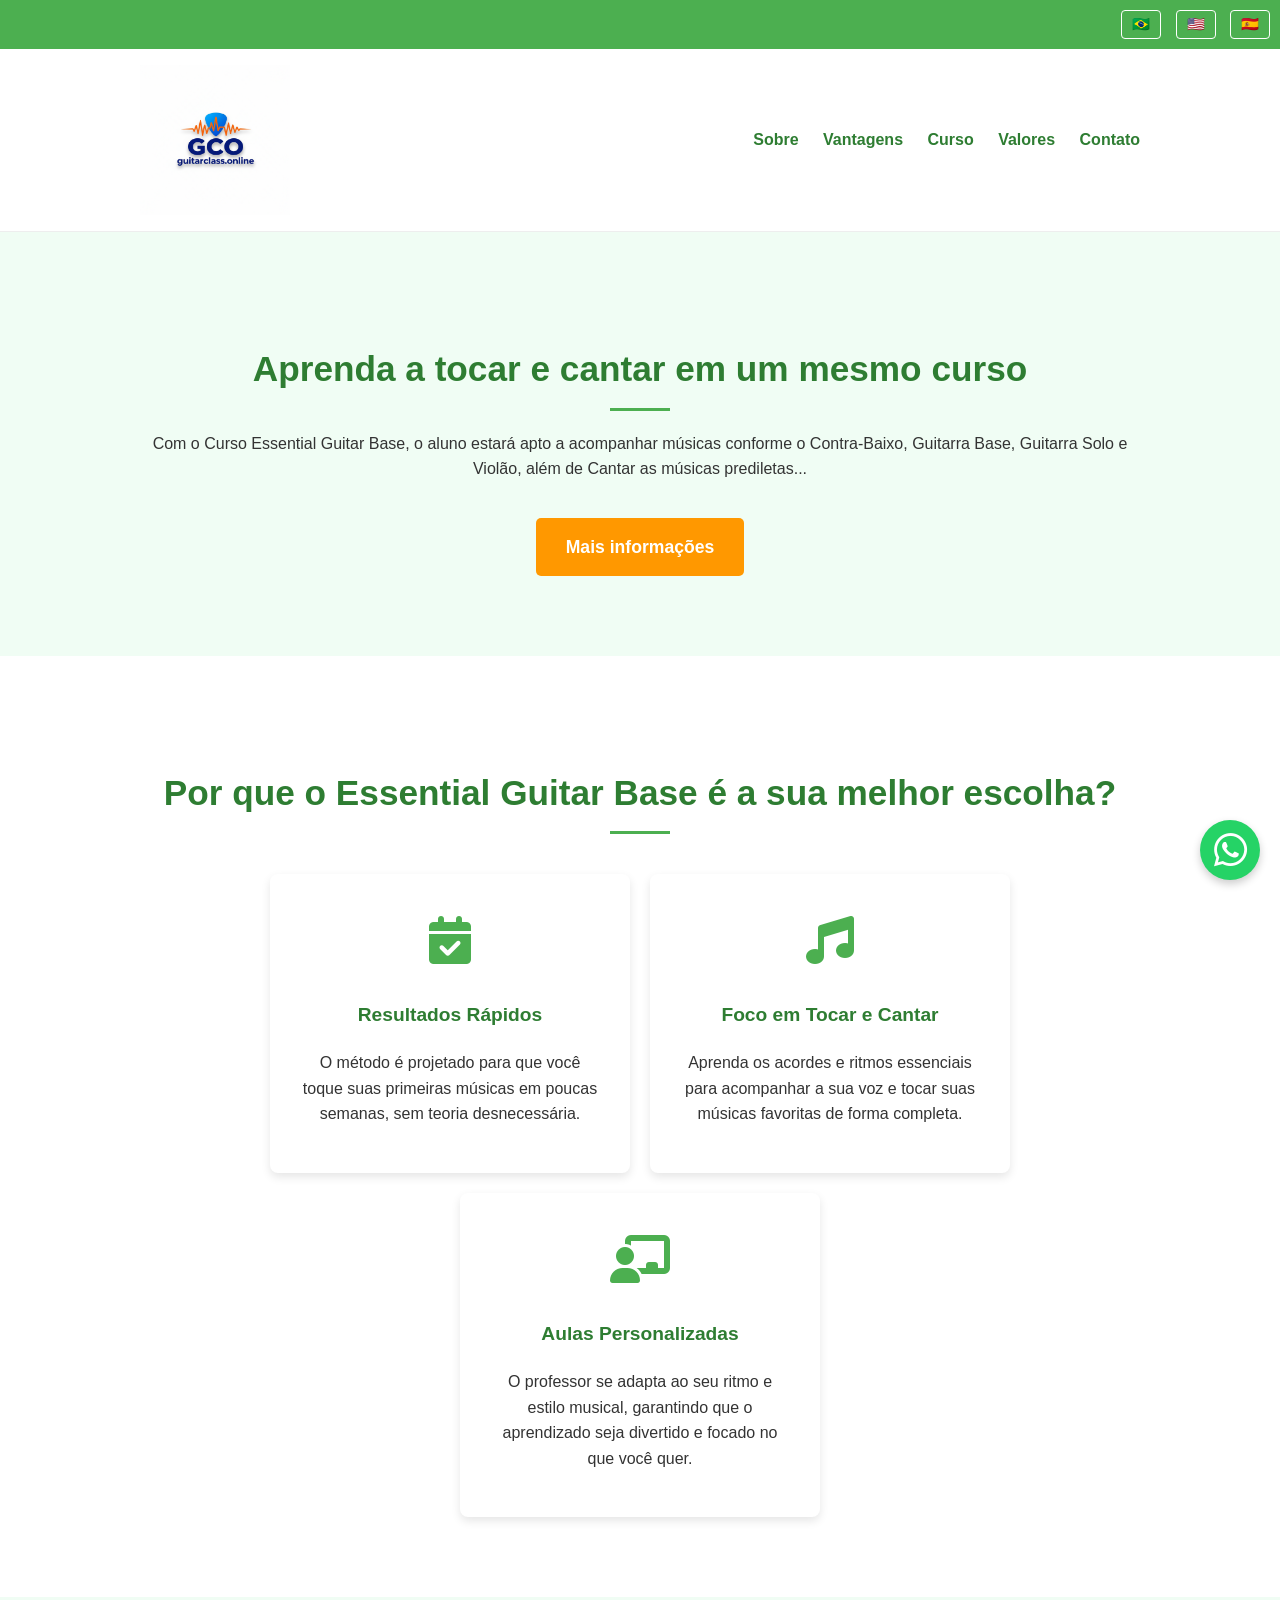
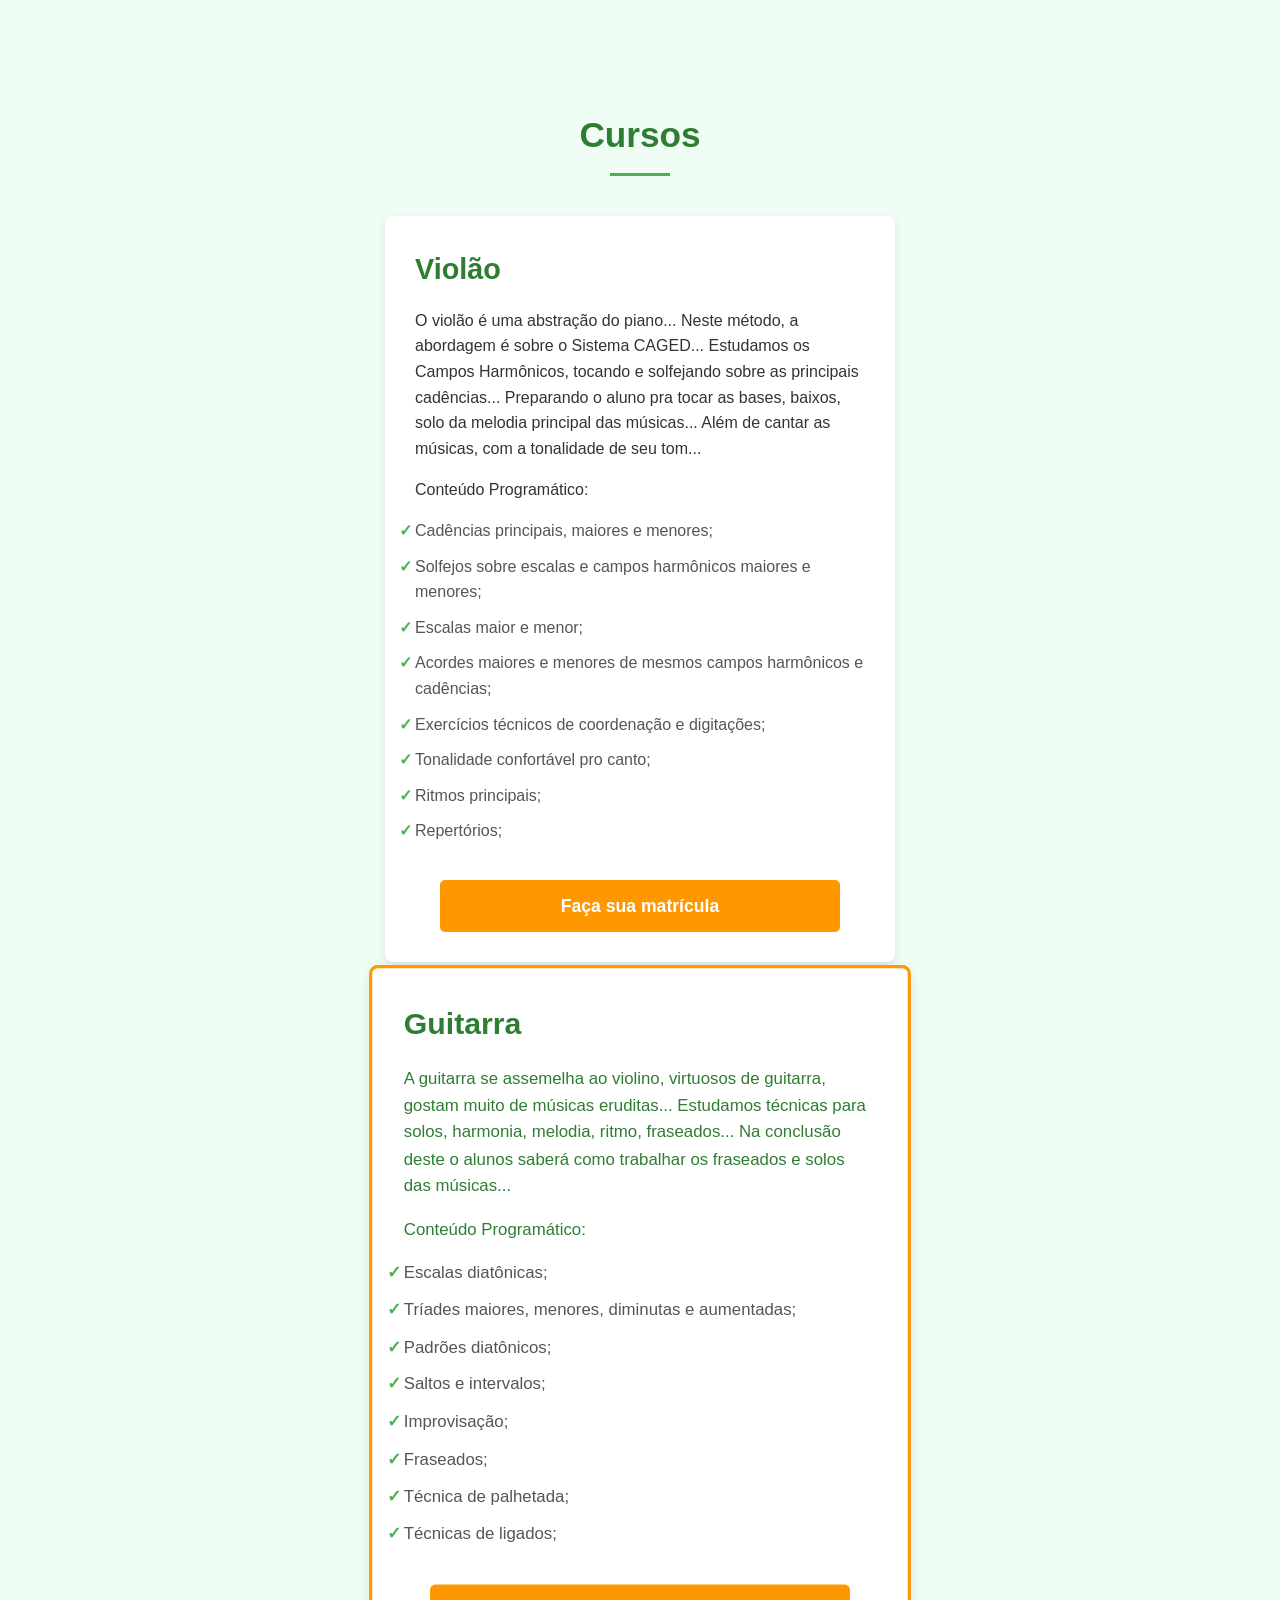
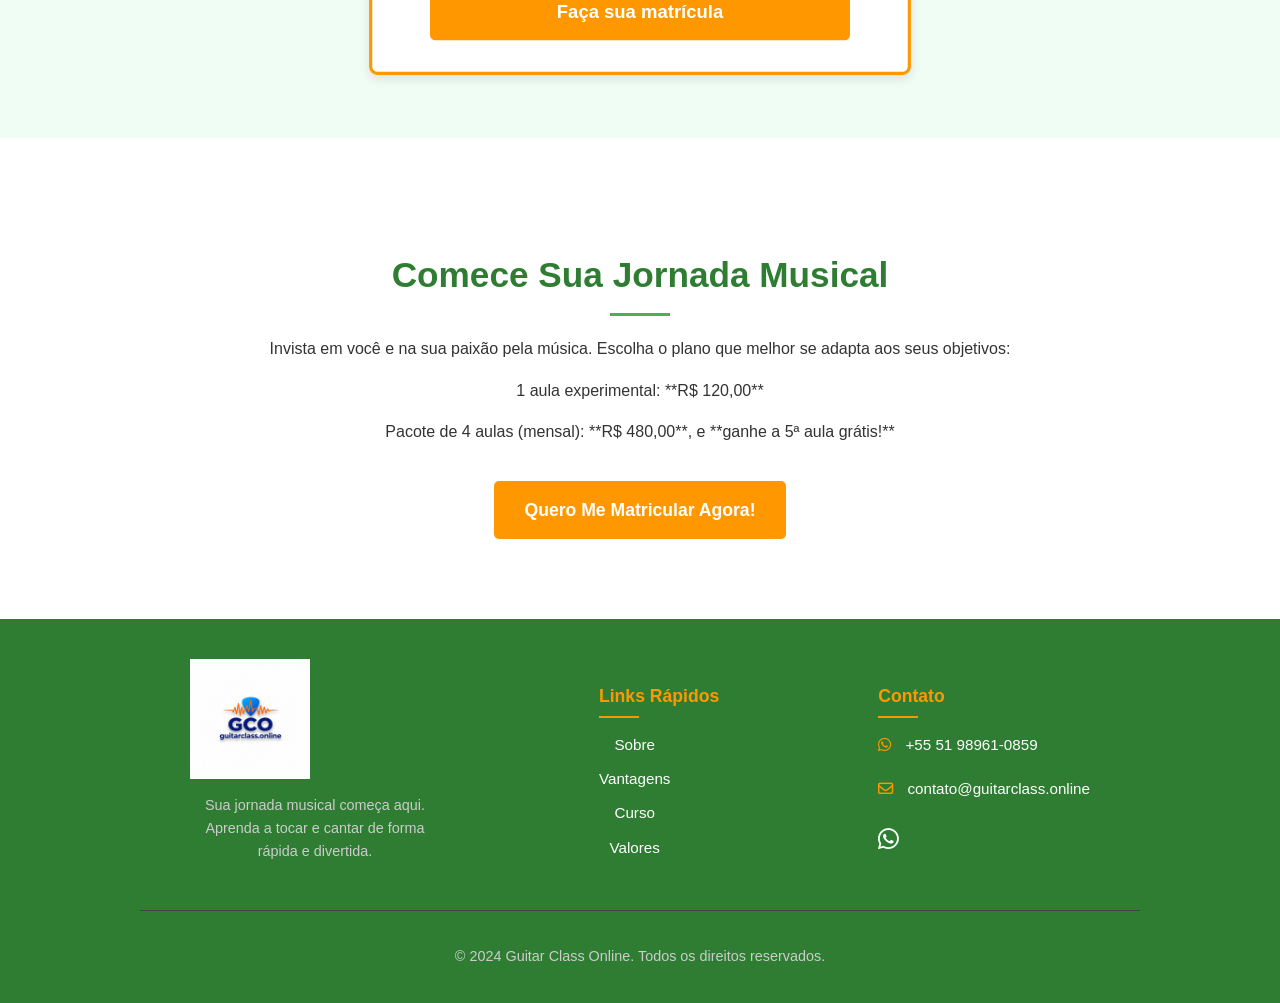
==== index.html @ 5f521c32 "_" ====
<!DOCTYPE html>
<html lang="pt">
<head>
    <meta charset="UTF-8">
    <meta name="viewport" content="width=device-width, initial-scale=1.0">
    <title>Guitar Class Online - Aprenda a Tocar e Cantar</title>

    <link rel="icon" href="favicon.ico" type="image/x-icon">
    <link rel="shortcut icon" href="favicon.png" type="image/png">
    <link rel="stylesheet" href="style.css">
    <link rel="stylesheet" href="https://cdnjs.cloudflare.com/ajax/libs/font-awesome/6.4.0/css/all.min.css">
</head>
<body>

    <div class="language-switcher">
        <button onclick="changeLanguage('pt')">🇧🇷</button>
        <button onclick="changeLanguage('en')">🇺🇸</button>
        <button onclick="changeLanguage('es')">🇪🇸</button>
    </div>

    <header class="main-header">
        <div class="container" style="display: flex; justify-content: space-between; align-items: center; width: 100%;">
            <a href="#"><img src="logo.png" alt="Logotipo Guitar Class Online" class="logo"></a>
            <button class="menu-toggle" id="menu-toggle" aria-label="Toggle navigation">
                <i class="fas fa-bars"></i>
            </button>
            <nav id="main-nav">
                <button class="menu-close" id="menu-close" aria-label="Close navigation">
                    <i class="fas fa-times"></i>
                </button>
                <a href="#about" class="nav-link" data-lang-key="nav_about">Sobre</a>
                <a href="#usp" class="nav-link" data-lang-key="nav_usp">Vantagens</a>
                <a href="#courses" class="nav-link" data-lang-key="nav_courses">Curso</a>
                <a href="#pricing" class="nav-link" data-lang-key="nav_pricing">Valores</a>
                <a href="#contact" class="nav-link" data-lang-key="nav_contact">Contato</a>
            </nav>
        </div>
    </header>

    <section id="about">
        <div class="container">
            <h2 data-lang-key="about_title">Aprenda a tocar e cantar em um mesmo curso</h2>
            <p data-lang-key="about_text">Com o Curso Essential Guitar Base, o aluno estará apto a acompanhar músicas conforme o Contra-Baixo, Guitarra Base, Guitarra Solo e Violão, além de Cantar as músicas prediletas...</p>
            <a href="#courses" class="cta-button" data-lang-key="hero_cta">Mais informações</a>
        </div>
    </section>

    <section id="usp">
        <div class="container">
            <h2 data-lang-key="usp_title">Por que o Essential Guitar Base é a sua melhor escolha?</h2>
            <div class="usp-grid">
                <div class="usp-card">
                    <div class="icon"><i class="fas fa-calendar-check"></i></div>
                    <h3 data-lang-key="usp_1_title">Resultados Rápidos</h3>
                    <p data-lang-key="usp_1_text">O método é projetado para que você toque suas primeiras músicas em poucas semanas, sem teoria desnecessária.</p>
                </div>
                <div class="usp-card">
                    <div class="icon"><i class="fas fa-music"></i></div>
                    <h3 data-lang-key="usp_2_title">Foco em Tocar e Cantar</h3>
                    <p data-lang-key="usp_2_text">Aprenda os acordes e ritmos essenciais para acompanhar a sua voz e tocar suas músicas favoritas de forma completa.</p>
                </div>
                <div class="usp-card">
                    <div class="icon"><i class="fas fa-chalkboard-teacher"></i></div>
                    <h3 data-lang-key="usp_3_title">Aulas Personalizadas</h3>
                    <p data-lang-key="usp_3_text">O professor se adapta ao seu ritmo e estilo musical, garantindo que o aprendizado seja divertido e focado no que você quer.</p>
                </div>
            </div>
        </div>
    </section>

    <section id="courses">
        <div class="container">
            <h2 data-lang-key="courses_title">Cursos</h2>
            <div class="course-grid">
                <div class="course-card">
                    <div>
                        <h3 data-lang-key="course_base_title">Violão</h3>
                        <p data-lang-key="course_base_text"></p>
                        <p data-lang-key="course_program_title"><b>Conteúdo Programático:</b></p>
                        <ul data-lang-key="course_base_program"></ul>
                    </div>
                    <div class="course-card-button">
                        <a href="#pricing" class="cta-button" data-lang-key="enroll_cta">Faça sua matrícula</a>
                    </div>
                </div>

                <div class="course-card course-card-highlighted">
                    <div>
                        <h3 data-lang-key="course_guitar_title">Guitarra</h3>
                        <p data-lang-key="course_guitar_text"></p>
                        <p data-lang-key="course_program_title"><b>Conteúdo Programático:</b></p>
                        <ul data-lang-key="course_guitar_program"></ul>
                    </div>
                    <div class="course-card-button">
                        <a href="#pricing" class="cta-button" data-lang-key="enroll_cta">Faça sua matrícula</a>
                    </div>
                </div>
            </div>
        </div>
    </section>

    <section id="pricing">
        <div class="container">
            <h2 data-lang-key="pricing_title">Comece Sua Jornada Musical</h2>
            <p data-lang-key="pricing_text">Invista em você e na sua paixão pela música. Escolha o plano que melhor se adapta aos seus objetivos:</p>
            <p data-lang-key="pricing_promo">1 aula experimental: **R$ 120,00**</p>
            <p data-lang-key="pricing_promo_2">Pacote de 4 aulas (mensal): **R$ 480,00**, e **ganhe a 5ª aula grátis!**</p>
            <a href="https://wa.me/5551989610859" class="cta-button" data-lang-key="pricing_cta">Quero Me Matricular Agora!</a>
        </div>
    </section>

    <footer id="contact">
        <div class="container">
            <div class="footer-content">
                <div class="footer-section footer-logo">
                    <img src="logo.png" alt="Logotipo Guitar Class Online">
                    <p data-lang-key="footer_description">Sua jornada musical começa aqui. Aprenda a tocar e cantar de forma rápida e divertida.</p>
                </div>
                <div class="footer-section">
                    <h4 data-lang-key="footer_links_title">Links Rápidos</h4>
                    <ul class="footer-nav">
                        <li><a href="#about" data-lang-key="nav_about">Sobre</a></li>
                        <li><a href="#usp" data-lang-key="nav_usp">Vantagens</a></li>
                        <li><a href="#courses" data-lang-key="nav_courses">Curso</a></li>
                        <li><a href="#pricing" data-lang-key="nav_pricing">Valores</a></li>
                    </ul>
                </div>
                <div class="footer-section">
                    <h4 data-lang-key="footer_contact_title">Contato</h4>
                    <ul class="contact-info">
                        <li><a href="https://wa.me/5551989610859" target="_blank" rel="noopener noreferrer"><i class="fab fa-whatsapp"></i> +55 51 98961-0859</a></li>
                        <li><a href="mailto:contato@guitarclass.online"><i class="far fa-envelope"></i> contato@guitarclass.online</a></li>
                    </ul>
                    <div class="social-links">
                        <a href="https://wa.me/5551989610859" target="_blank" rel="noopener noreferrer" title="WhatsApp"><i class="fab fa-whatsapp"></i></a>
                    </div>
                </div>
            </div>
            <div class="footer-bottom">
                <p class="copyright" data-lang-key="footer_copyright">&copy; 2024 Guitar Class Online. Todos os direitos reservados.</p>
            </div>
        </div>
    </footer>

    <a href="https://wa.me/5551989610859" class="whatsapp-button" target="_blank" rel="noopener noreferrer">
        <i class="fab fa-whatsapp"></i>
    </a>

    <script src="script.js"></script>
    <script src="promocao-natal.js"></script>
</body>
</html>
---- style.css ----
:root {
    --primary-color: #4CAF50;
    --secondary-color: #66BB6A;
    --dark-color: #2e7d32;
    --text-color: #333;
    --background-color: #f0fdf4;
    --card-background: #fff;
    --accent-color: #ff9800;
}

body {
    font-family: 'Arial', sans-serif;
    margin: 0;
    padding: 0;
    background-color: var(--background-color);
    color: var(--text-color);
    line-height: 1.6;
}

.container {
    max-width: 1000px;
    margin: 0 auto;
    padding: 0 20px;
}

/* --- Estilos do Novo Cabeçalho --- */
.main-header {
    background-color: var(--card-background);
    padding: 1rem 20px;
    border-bottom: 1px solid #eee;
    display: flex;
    justify-content: space-between;
    align-items: center;
}

.main-header .logo {
    max-width: 150px;
    height: auto;
    display: block;
}

.main-header nav a {
    color: var(--dark-color);
    margin-left: 20px;
    text-decoration: none;
    font-weight: bold;
    transition: color 0.3s ease;
}

.main-header nav a:hover {
    color: var(--primary-color);
}

/* Estilos do Menu Hamburguer */
.menu-toggle {
    display: none;
    background: none;
    border: none;
    cursor: pointer;
    font-size: 1.5rem;
    color: var(--dark-color);
}

.menu-close {
    display: none; /* Esconde o botão de fechar por padrão */
    background: none;
    border: none;
    cursor: pointer;
    font-size: 1.5rem;
    color: var(--dark-color);
    position: absolute;
    top: 20px;
    right: 20px;
}

/* Estilos para telas pequenas (Mobile) */
@media (max-width: 768px) {
    .main-header .container {
        justify-content: space-between;
        align-items: center;
    }

    .main-header nav {
        display: none;
        flex-direction: column;
        position: fixed;
        top: 0;
        right: 0;
        width: 70%;
        max-width: 300px;
        height: 100%;
        background-color: var(--card-background);
        box-shadow: -2px 0 5px rgba(0,0,0,0.2);
        padding-top: 60px;
        z-index: 1001;
        transition: transform 0.3s ease-in-out;
        transform: translateX(100%);
    }

    .main-header nav.open {
        display: flex;
        transform: translateX(0);
    }

    .main-header nav a {
        margin: 0;
        padding: 15px 20px;
        border-bottom: 1px solid #eee;
        width: 100%;
        text-align: left;
    }

    .main-header nav a:last-child {
        border-bottom: none;
    }

    .menu-toggle {
        display: block;
    }
    
    .main-header nav.open .menu-close {
        display: block;
    }
}

/* --- Fim dos Estilos do Novo Cabeçalho --- */

section {
    padding: 80px 0;
    text-align: center;
}

section:nth-child(even) {
    background-color: #fff;
}

section h2 {
    font-size: 2.2rem;
    margin-bottom: 20px;
    color: var(--dark-color);
    position: relative;
}

section h2::after {
    content: '';
    display: block;
    width: 60px;
    height: 3px;
    background: var(--primary-color);
    margin: 10px auto 0;
}

.cta-button {
    background-color: var(--accent-color);
    color: #fff;
    padding: 15px 30px;
    text-decoration: none;
    border-radius: 5px;
    font-size: 1.1rem;
    font-weight: bold;
    margin-top: 20px;
    display: inline-block;
    transition: background-color 0.3s ease, transform 0.3s ease;
}

.cta-button:hover {
    background-color: #f57c00;
    transform: scale(1.05);
}

.usp-grid {
    display: flex;
    justify-content: center;
    flex-wrap: wrap;
    gap: 20px;
    margin-top: 40px;
}

.usp-card {
    background: var(--card-background);
    border-radius: 8px;
    box-shadow: 0 4px 10px rgba(0,0,0,0.1);
    padding: 30px;
    max-width: 300px;
    text-align: center;
    transition: transform 0.3s ease;
}

.usp-card:hover {
    transform: translateY(-5px);
}

.usp-card .icon {
    font-size: 3rem;
    color: var(--primary-color);
    margin-bottom: 15px;
}

.usp-card h3 {
    font-size: 1.2rem;
    color: var(--dark-color);
}

.course-grid {
    display: flex;
    justify-content: center;
    flex-wrap: wrap;
    gap: 20px;
    margin-top: 40px;
}

.course-card {
    background: var(--card-background);
    border-radius: 8px;
    box-shadow: 0 4px 10px rgba(0,0,0,0.1);
    padding: 30px;
    max-width: 450px;
    text-align: left;
    transition: transform 0.3s ease, box-shadow 0.3s ease;
    display: flex;
    flex-direction: column;
    justify-content: space-between;
}

.course-card:hover {
    transform: translateY(-10px);
    box-shadow: 0 8px 20px rgba(0,0,0,0.15);
}

.course-card-highlighted {
    background-color: var(--card-background); 
    border: 3px solid var(--accent-color);
    transform: scale(1.05);
}

.course-card-highlighted h3, .course-card-highlighted p, .course-card-highlighted b {
    color: var(--dark-color); 
}

.course-card-highlighted ul li, .course-card-highlighted li {
    color: var(--text-color); 
}

.course-card-highlighted h3 {
    color: var(--primary-color);
}

.course-card-highlighted ul li::before {
    color: var(--primary-color); 
}

.course-card h3 {
    color: var(--dark-color);
    font-size: 1.8rem;
    margin-top: 0;
    margin-bottom: 10px;
}

.course-card p {
    font-size: 1rem;
    margin-bottom: 15px;
}

.course-card ul {
    list-style: none;
    padding: 0;
    margin-top: 15px;
}

.course-card ul li {
    margin-bottom: 10px;
    font-size: 1rem;
    color: #555;
    text-align: left;
}

.course-card ul li b {
    color: var(--dark-color);
}

.course-card-highlighted ul li b {
    color: var(--dark-color); 
}

.course-card ul li::before {
    content: '✓';
    color: var(--primary-color);
    font-weight: bold;
    display: inline-block;
    width: 1em;
    margin-left: -1em;
}

.course-card-button {
    margin-top: auto; 
    display: block;
    text-align: center;
}

.course-card-button .cta-button {
    margin-top: 20px;
    width: 80%;
    padding: 12px 20px;
}

.language-switcher {
    text-align: right;
    padding: 10px;
    background-color: var(--primary-color);
}

.language-switcher button {
    background: none;
    border: 1px solid #fff;
    color: #fff;
    cursor: pointer;
    margin-left: 10px;
    font-size: 0.9rem;
    padding: 5px 10px;
    border-radius: 4px;
    transition: background-color 0.3s ease;
}

.language-switcher button:hover {
    background-color: var(--dark-color);
}

.whatsapp-button {
    position: fixed;
    bottom: 20px;
    right: 20px;
    background-color: #25d366;
    color: #fff;
    border-radius: 50%;
    width: 60px;
    height: 60px;
    display: flex;
    align-items: center;
    justify-content: center;
    font-size: 38px;
    box-shadow: 0 4px 8px rgba(0, 0, 0, 0.2);
    z-index: 1000;
    text-decoration: none;
    transition: transform 0.3s ease;
}

.whatsapp-button:hover {
    transform: scale(1.1);
}

/* --- Início dos Estilos do Novo Rodapé --- */
footer {
    background-color: var(--dark-color);
    color: #fff;
    padding: 40px 0 20px;
}

footer .container {
    display: flex;
    flex-direction: column;
    align-items: center;
    text-align: center;
}

.footer-content {
    display: flex;
    justify-content: space-between;
    align-items: flex-start;
    width: 100%;
    max-width: 900px;
    flex-wrap: wrap;
    gap: 30px;
}

.footer-logo img {
    max-width: 120px;
    margin-bottom: 15px;
}

.footer-logo p {
    font-size: 0.9rem;
    max-width: 250px;
    color: #ccc;
    margin: 0;
}

.footer-section {
    display: flex;
    flex-direction: column;
    align-items: flex-start;
}

.footer-section h4 {
    color: var(--accent-color);
    font-size: 1.1rem;
    margin-bottom: 15px;
    position: relative;
}

.footer-section h4::after {
    content: '';
    display: block;
    width: 40px;
    height: 2px;
    background: var(--accent-color);
    margin-top: 5px;
}

.footer-section .footer-nav, .footer-section .contact-info, .footer-section .social-links {
    list-style: none;
    padding: 0;
    margin: 0;
}

.footer-section .footer-nav a, .footer-section .contact-info a {
    color: #fff;
    text-decoration: none;
    transition: color 0.3s ease;
    display: block;
    margin-bottom: 10px;
    font-size: 0.95rem;
}

.footer-section .footer-nav a:hover, .footer-section .contact-info a:hover {
    color: var(--accent-color);
}

.contact-info li {
    display: flex;
    align-items: center;
    margin-bottom: 10px;
}

.contact-info li i {
    margin-right: 10px;
    color: var(--accent-color);
}

.social-links {
    display: flex;
    gap: 15px;
    margin-top: 10px;
}

.social-links a {
    color: #fff;
    font-size: 1.5rem;
    transition: color 0.3s ease, transform 0.3s ease;
}

.social-links a:hover {
    color: var(--accent-color);
    transform: scale(1.1);
}

.footer-bottom {
    margin-top: 40px;
    padding-top: 20px;
    border-top: 1px solid #444;
    width: 100%;
    text-align: center;
}

.footer-bottom .copyright {
    font-size: 0.9rem;
    color: #ccc;
}

@media (max-width: 768px) {
    .footer-content {
        flex-direction: column;
        align-items: center;
    }

    .footer-section {
        align-items: center;
        width: 100%;
    }
    
    .footer-section h4::after {
        margin: 5px auto 0;
    }
    
    .footer-logo {
        text-align: center;
    }
    
    .footer-section .footer-nav a, .footer-section .contact-info a {
        text-align: center;
    }
}
/* --- Fim dos Estilos do Novo Rodapé --- */
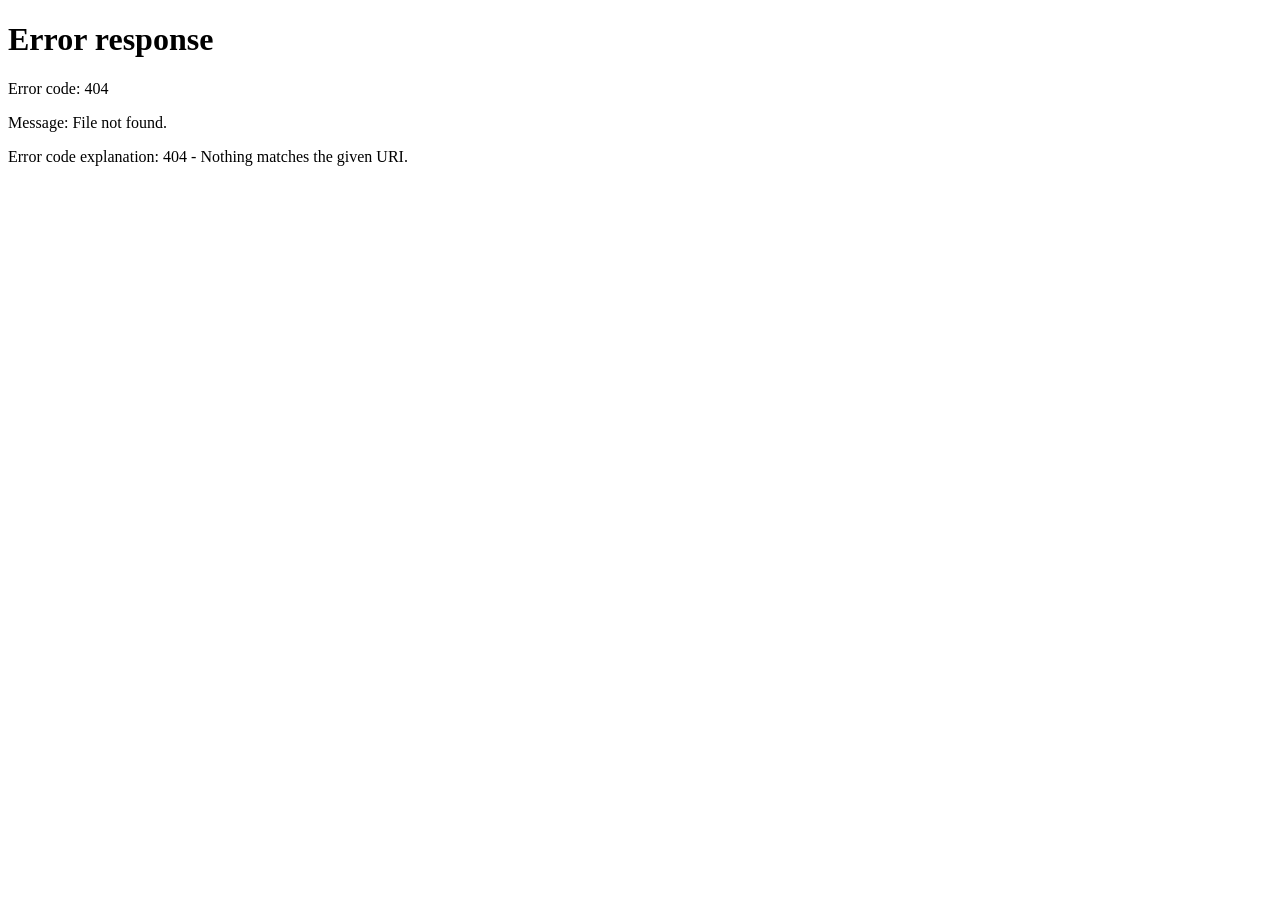
==== commit 42b651c4: "_" ====
--- a/index.html
+++ b/index.html
@@ -1,153 +1,16 @@
 <!DOCTYPE html>
-<html lang="pt">
+<html lang="pt-br">
 <head>
     <meta charset="UTF-8">
-    <meta name="viewport" content="width=device-width, initial-scale=1.0">
-    <title>Guitar Class Online - Aprenda a Tocar e Cantar</title>
+    <meta http-equiv="refresh" content="0; URL='./V2/'" />
+    <title>Redirecionando...</title>
 
-    <link rel="icon" href="favicon.ico" type="image/x-icon">
-    <link rel="shortcut icon" href="favicon.png" type="image/png">
-    <link rel="stylesheet" href="style.css">
-    <link rel="stylesheet" href="https://cdnjs.cloudflare.com/ajax/libs/font-awesome/6.4.0/css/all.min.css">
+    <script>
+        // Redirecionamento adicional via JavaScript (caso o meta refresh seja bloqueado)
+        window.location.href = "./V2/";
+    </script>
 </head>
 <body>
-
-    <div class="language-switcher">
-        <button onclick="changeLanguage('pt')">🇧🇷</button>
-        <button onclick="changeLanguage('en')">🇺🇸</button>
-        <button onclick="changeLanguage('es')">🇪🇸</button>
-    </div>
-
-    <header class="main-header">
-        <div class="container" style="display: flex; justify-content: space-between; align-items: center; width: 100%;">
-            <a href="#"><img src="logo.png" alt="Logotipo Guitar Class Online" class="logo"></a>
-            <button class="menu-toggle" id="menu-toggle" aria-label="Toggle navigation">
-                <i class="fas fa-bars"></i>
-            </button>
-            <nav id="main-nav">
-                <button class="menu-close" id="menu-close" aria-label="Close navigation">
-                    <i class="fas fa-times"></i>
-                </button>
-                <a href="#about" class="nav-link" data-lang-key="nav_about">Sobre</a>
-                <a href="#usp" class="nav-link" data-lang-key="nav_usp">Vantagens</a>
-                <a href="#courses" class="nav-link" data-lang-key="nav_courses">Curso</a>
-                <a href="#pricing" class="nav-link" data-lang-key="nav_pricing">Valores</a>
-                <a href="#contact" class="nav-link" data-lang-key="nav_contact">Contato</a>
-            </nav>
-        </div>
-    </header>
-
-    <section id="about">
-        <div class="container">
-            <h2 data-lang-key="about_title">Aprenda a tocar e cantar em um mesmo curso</h2>
-            <p data-lang-key="about_text">Com o Curso Essential Guitar Base, o aluno estará apto a acompanhar músicas conforme o Contra-Baixo, Guitarra Base, Guitarra Solo e Violão, além de Cantar as músicas prediletas...</p>
-            <a href="#courses" class="cta-button" data-lang-key="hero_cta">Mais informações</a>
-        </div>
-    </section>
-
-    <section id="usp">
-        <div class="container">
-            <h2 data-lang-key="usp_title">Por que o Essential Guitar Base é a sua melhor escolha?</h2>
-            <div class="usp-grid">
-                <div class="usp-card">
-                    <div class="icon"><i class="fas fa-calendar-check"></i></div>
-                    <h3 data-lang-key="usp_1_title">Resultados Rápidos</h3>
-                    <p data-lang-key="usp_1_text">O método é projetado para que você toque suas primeiras músicas em poucas semanas, sem teoria desnecessária.</p>
-                </div>
-                <div class="usp-card">
-                    <div class="icon"><i class="fas fa-music"></i></div>
-                    <h3 data-lang-key="usp_2_title">Foco em Tocar e Cantar</h3>
-                    <p data-lang-key="usp_2_text">Aprenda os acordes e ritmos essenciais para acompanhar a sua voz e tocar suas músicas favoritas de forma completa.</p>
-                </div>
-                <div class="usp-card">
-                    <div class="icon"><i class="fas fa-chalkboard-teacher"></i></div>
-                    <h3 data-lang-key="usp_3_title">Aulas Personalizadas</h3>
-                    <p data-lang-key="usp_3_text">O professor se adapta ao seu ritmo e estilo musical, garantindo que o aprendizado seja divertido e focado no que você quer.</p>
-                </div>
-            </div>
-        </div>
-    </section>
-
-    <section id="courses">
-        <div class="container">
-            <h2 data-lang-key="courses_title">Cursos</h2>
-            <div class="course-grid">
-                <div class="course-card">
-                    <div>
-                        <h3 data-lang-key="course_base_title">Violão</h3>
-                        <p data-lang-key="course_base_text"></p>
-                        <p data-lang-key="course_program_title"><b>Conteúdo Programático:</b></p>
-                        <ul data-lang-key="course_base_program"></ul>
-                    </div>
-                    <div class="course-card-button">
-                        <a href="#pricing" class="cta-button" data-lang-key="enroll_cta">Faça sua matrícula</a>
-                    </div>
-                </div>
-
-                <div class="course-card course-card-highlighted">
-                    <div>
-                        <h3 data-lang-key="course_guitar_title">Guitarra</h3>
-                        <p data-lang-key="course_guitar_text"></p>
-                        <p data-lang-key="course_program_title"><b>Conteúdo Programático:</b></p>
-                        <ul data-lang-key="course_guitar_program"></ul>
-                    </div>
-                    <div class="course-card-button">
-                        <a href="#pricing" class="cta-button" data-lang-key="enroll_cta">Faça sua matrícula</a>
-                    </div>
-                </div>
-            </div>
-        </div>
-    </section>
-
-    <section id="pricing">
-        <div class="container">
-            <h2 data-lang-key="pricing_title">Comece Sua Jornada Musical</h2>
-            <p data-lang-key="pricing_text">Invista em você e na sua paixão pela música. Escolha o plano que melhor se adapta aos seus objetivos:</p>
-            <p data-lang-key="pricing_promo">1 aula experimental: **R$ 120,00**</p>
-            <p data-lang-key="pricing_promo_2">Pacote de 4 aulas (mensal): **R$ 480,00**, e **ganhe a 5ª aula grátis!**</p>
-            <a href="https://wa.me/5551989610859" class="cta-button" data-lang-key="pricing_cta">Quero Me Matricular Agora!</a>
-        </div>
-    </section>
-
-    <footer id="contact">
-        <div class="container">
-            <div class="footer-content">
-                <div class="footer-section footer-logo">
-                    <img src="logo.png" alt="Logotipo Guitar Class Online">
-                    <p data-lang-key="footer_description">Sua jornada musical começa aqui. Aprenda a tocar e cantar de forma rápida e divertida.</p>
-                </div>
-                <div class="footer-section">
-                    <h4 data-lang-key="footer_links_title">Links Rápidos</h4>
-                    <ul class="footer-nav">
-                        <li><a href="#about" data-lang-key="nav_about">Sobre</a></li>
-                        <li><a href="#usp" data-lang-key="nav_usp">Vantagens</a></li>
-                        <li><a href="#courses" data-lang-key="nav_courses">Curso</a></li>
-                        <li><a href="#pricing" data-lang-key="nav_pricing">Valores</a></li>
-                    </ul>
-                </div>
-                <div class="footer-section">
-                    <h4 data-lang-key="footer_contact_title">Contato</h4>
-                    <ul class="contact-info">
-                        <li><a href="https://wa.me/5551989610859" target="_blank" rel="noopener noreferrer"><i class="fab fa-whatsapp"></i> +55 51 98961-0859</a></li>
-                        <li><a href="mailto:contato@guitarclass.online"><i class="far fa-envelope"></i> contato@guitarclass.online</a></li>
-                    </ul>
-                    <div class="social-links">
-                        <a href="https://wa.me/5551989610859" target="_blank" rel="noopener noreferrer" title="WhatsApp"><i class="fab fa-whatsapp"></i></a>
-                    </div>
-                </div>
-            </div>
-            <div class="footer-bottom">
-                <p class="copyright" data-lang-key="footer_copyright">&copy; 2024 Guitar Class Online. Todos os direitos reservados.</p>
-            </div>
-        </div>
-    </footer>
-
-    <a href="https://wa.me/5551989610859" class="whatsapp-button" target="_blank" rel="noopener noreferrer">
-        <i class="fab fa-whatsapp"></i>
-    </a>
-
-    <script src="script.js"></script>
-    <script src="promocao-natal.js"></script>
+    <p>Redirecionando...</p>
 </body>
 </html>
-
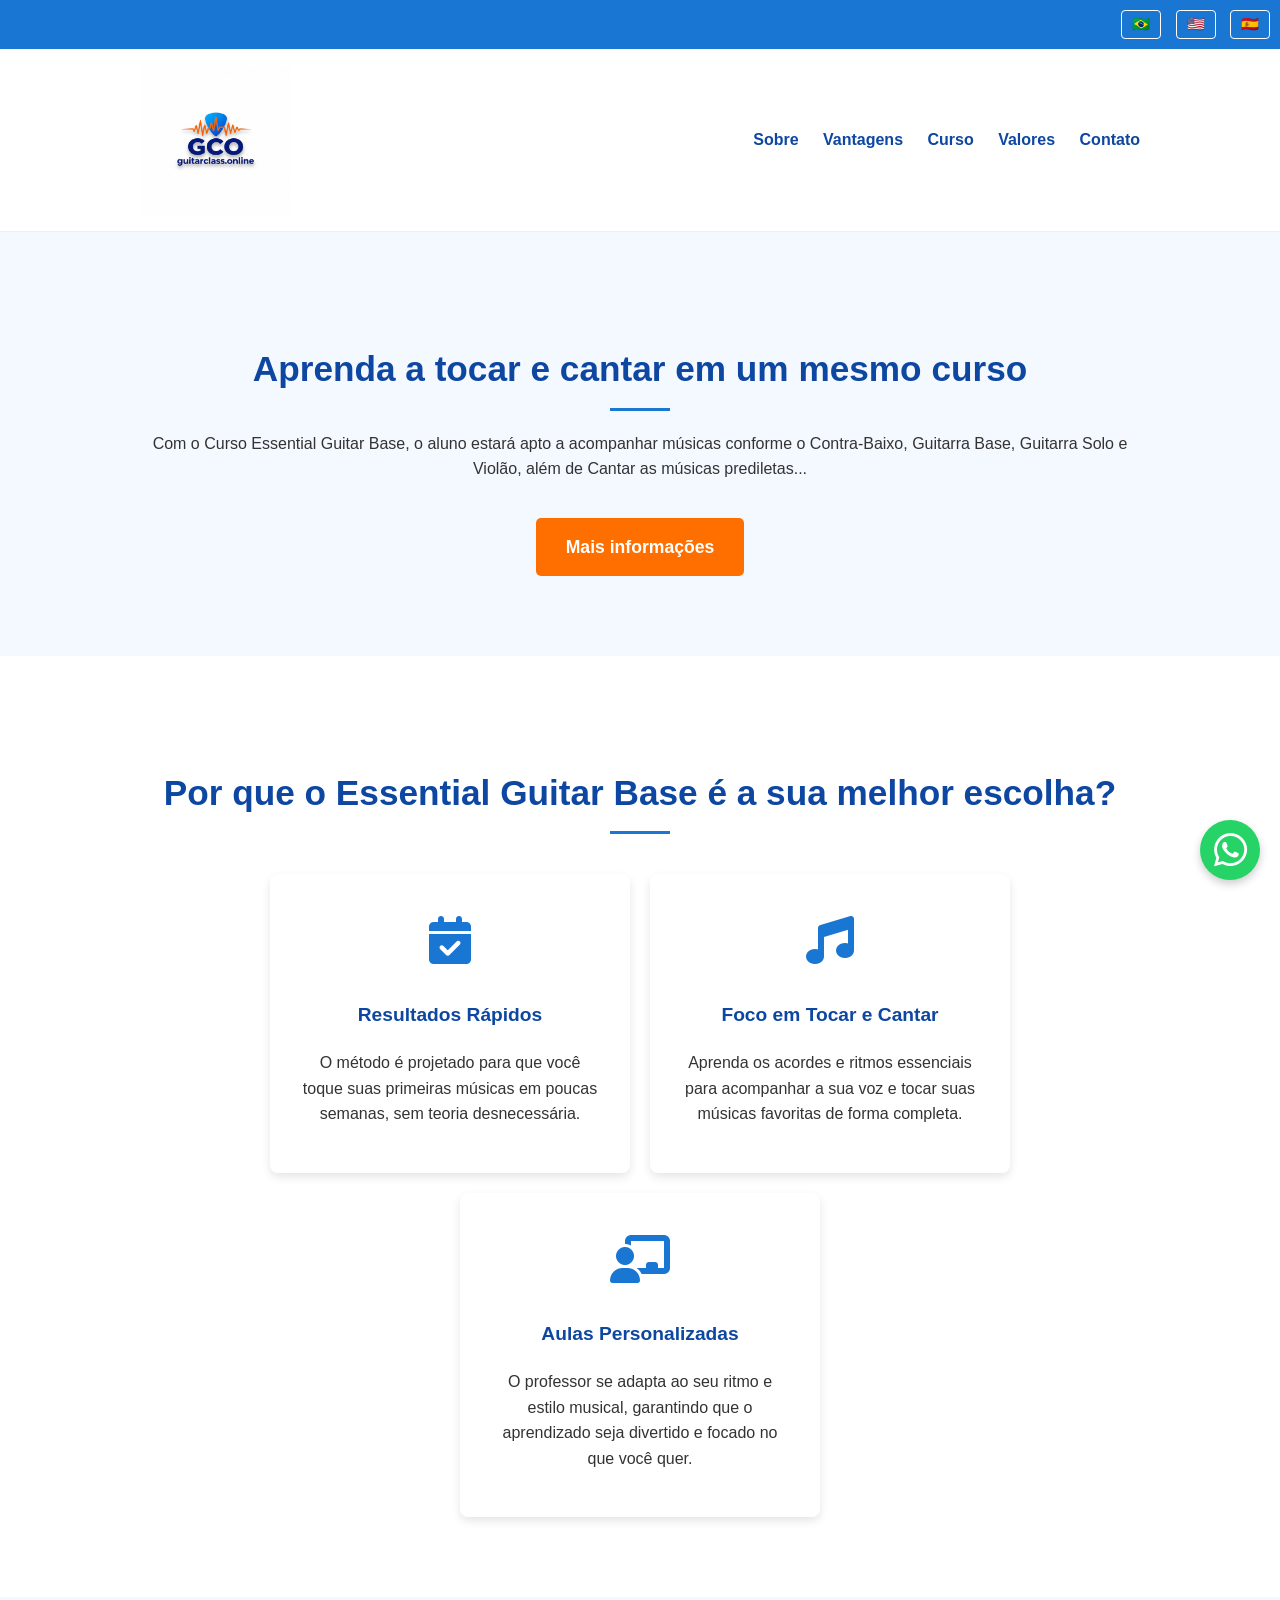
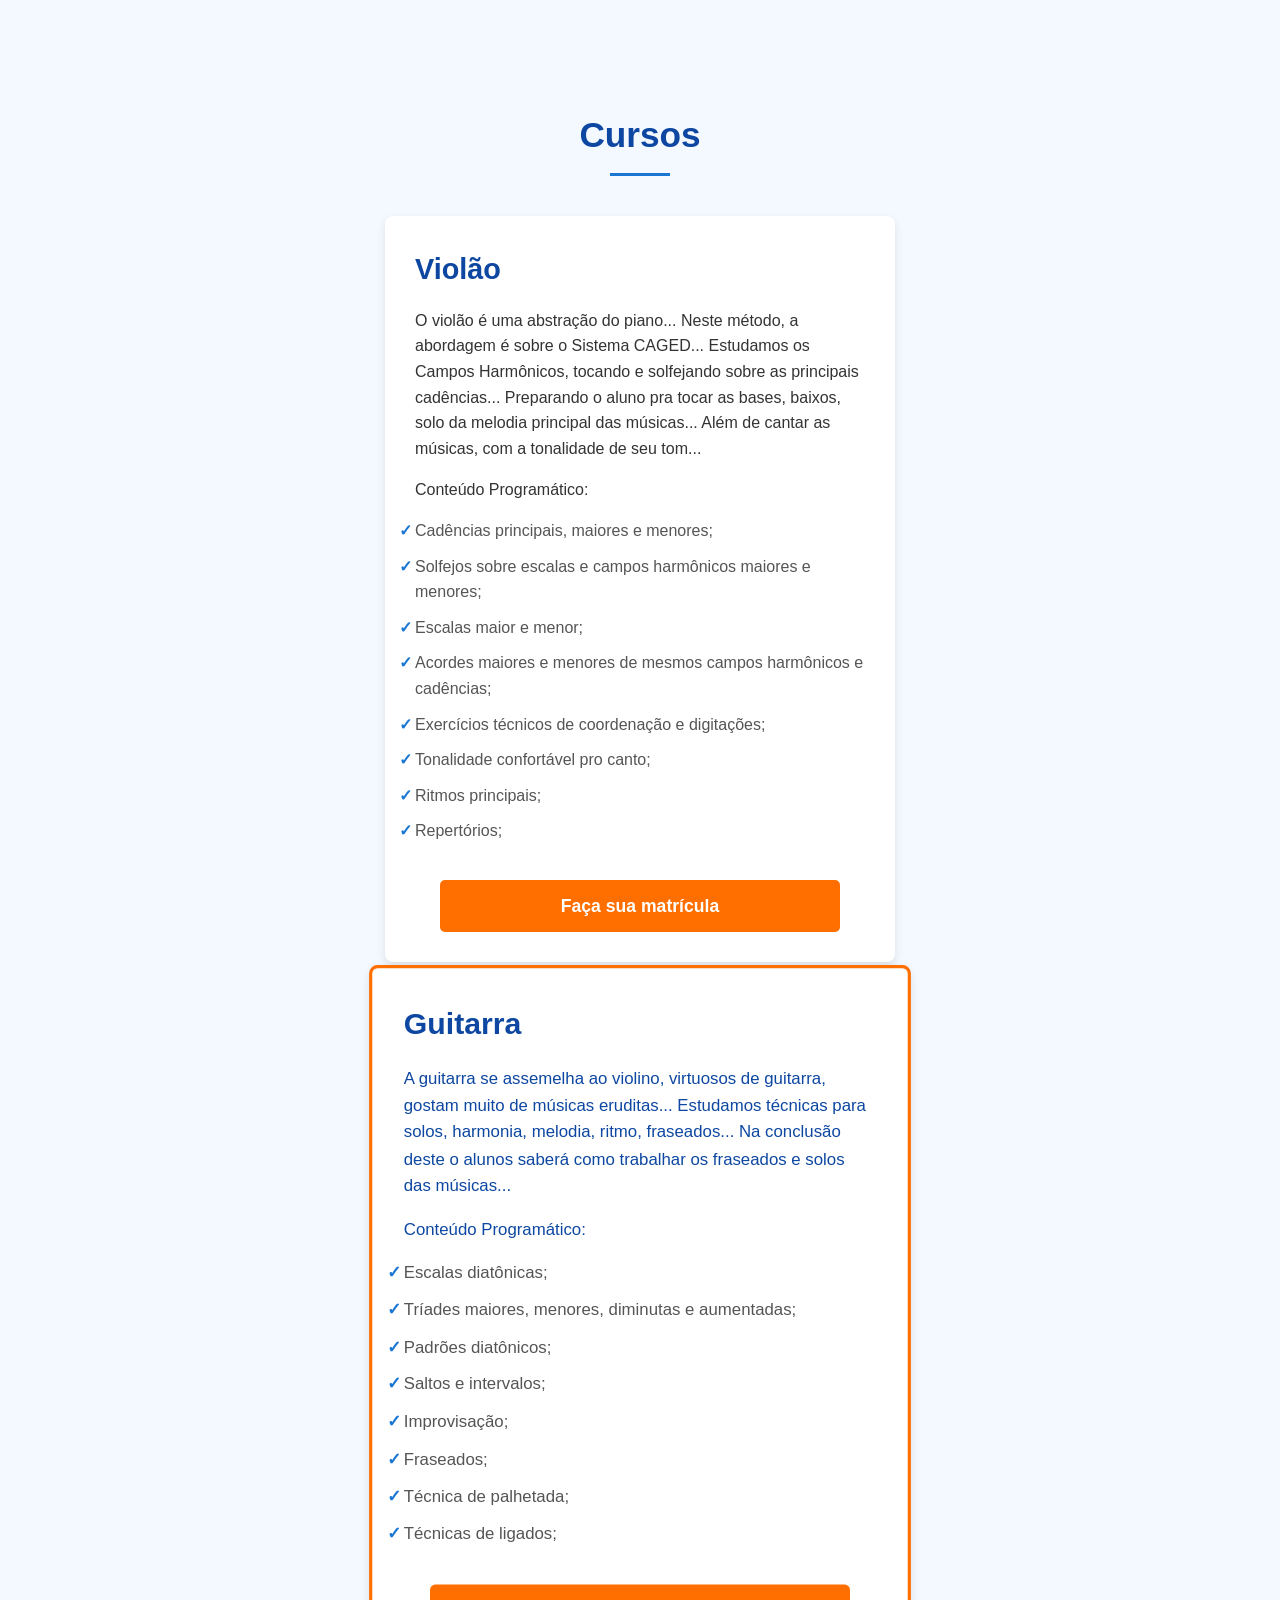
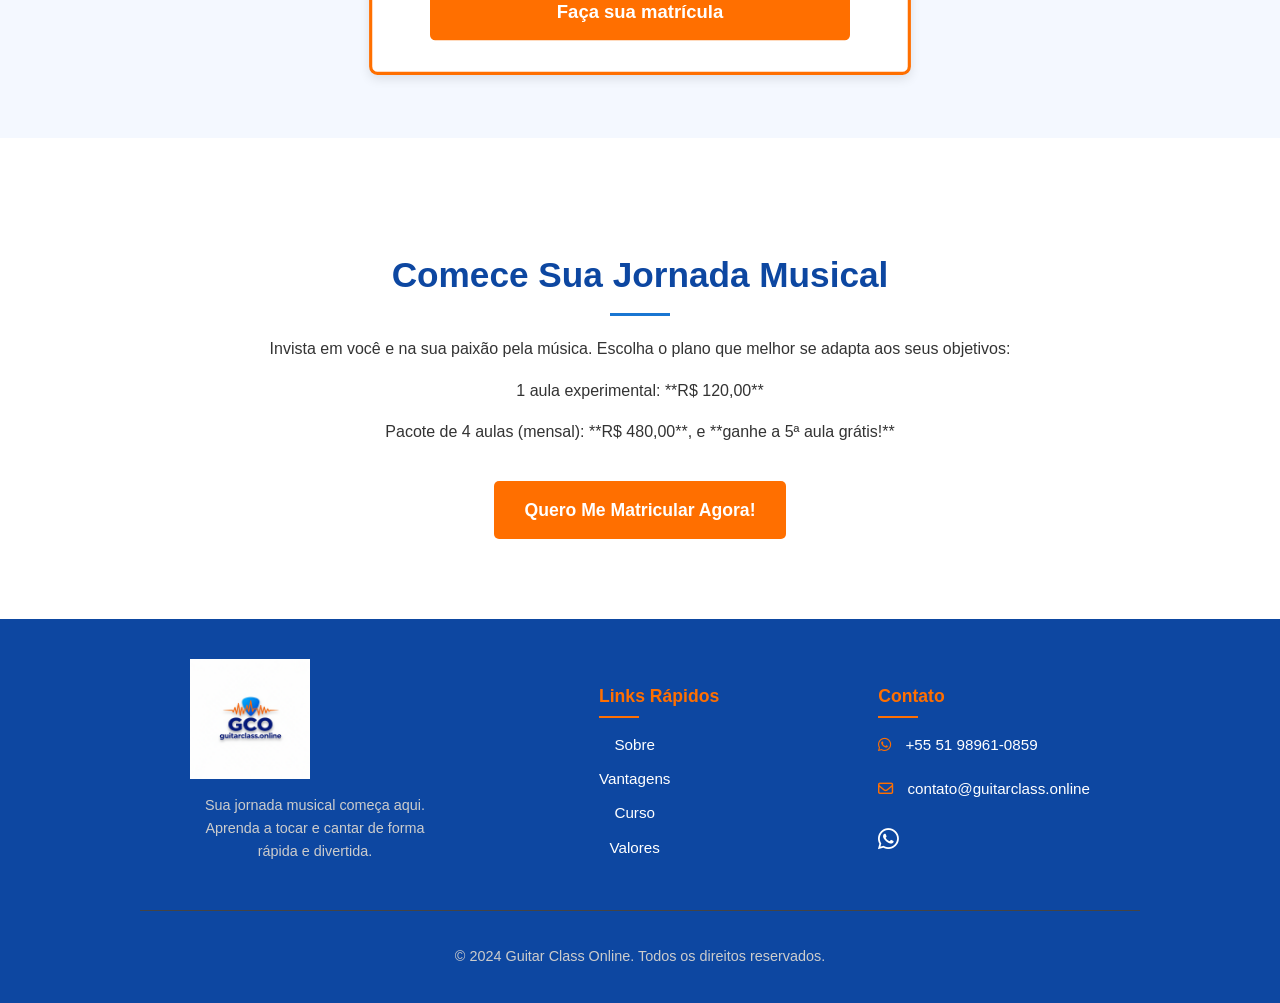
==== commit 1b42533b: "Fix redirect URL case sensitivity" ====
--- a/index.html
+++ b/index.html
@@ -7,7 +7,7 @@
 
     <script>
         // Redirecionamento adicional via JavaScript (caso o meta refresh seja bloqueado)
-        window.location.href = "./V2/";
+        window.location.href = "./v2/";
     </script>
 </head>
 <body>
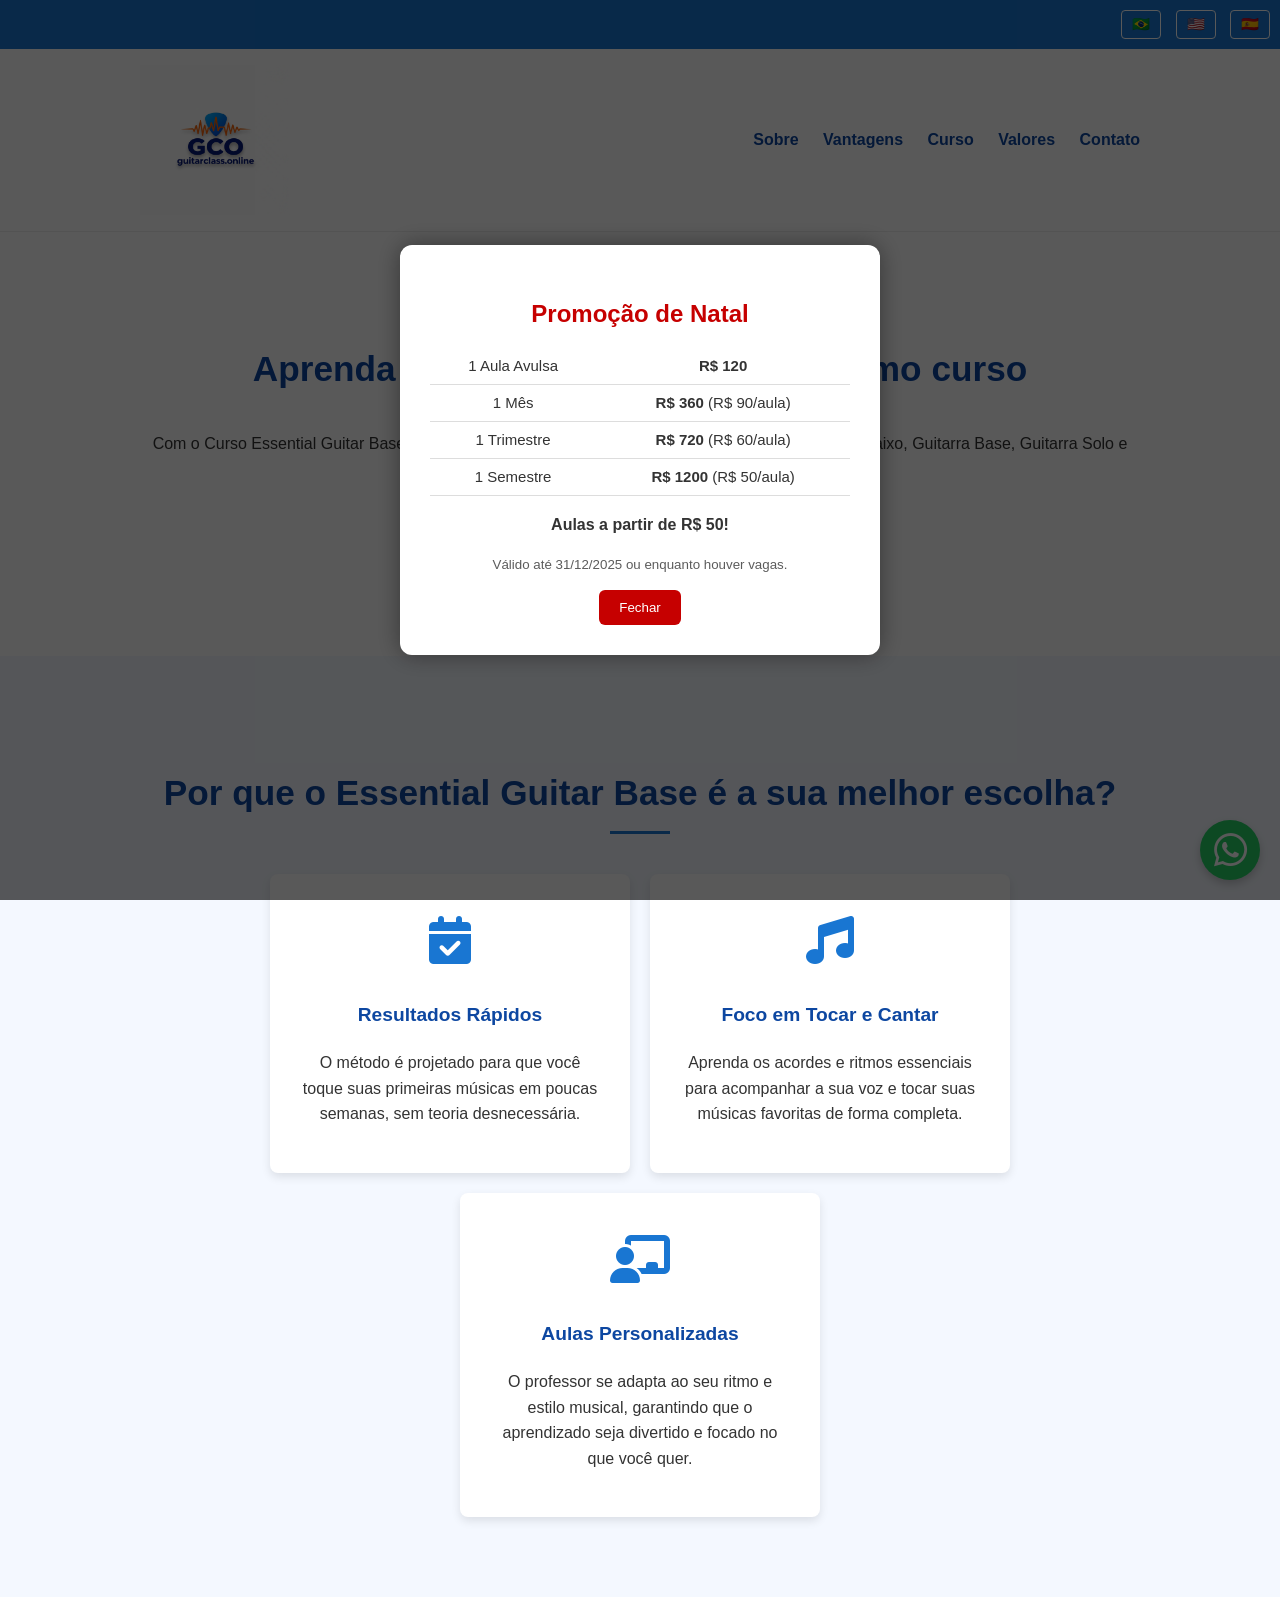
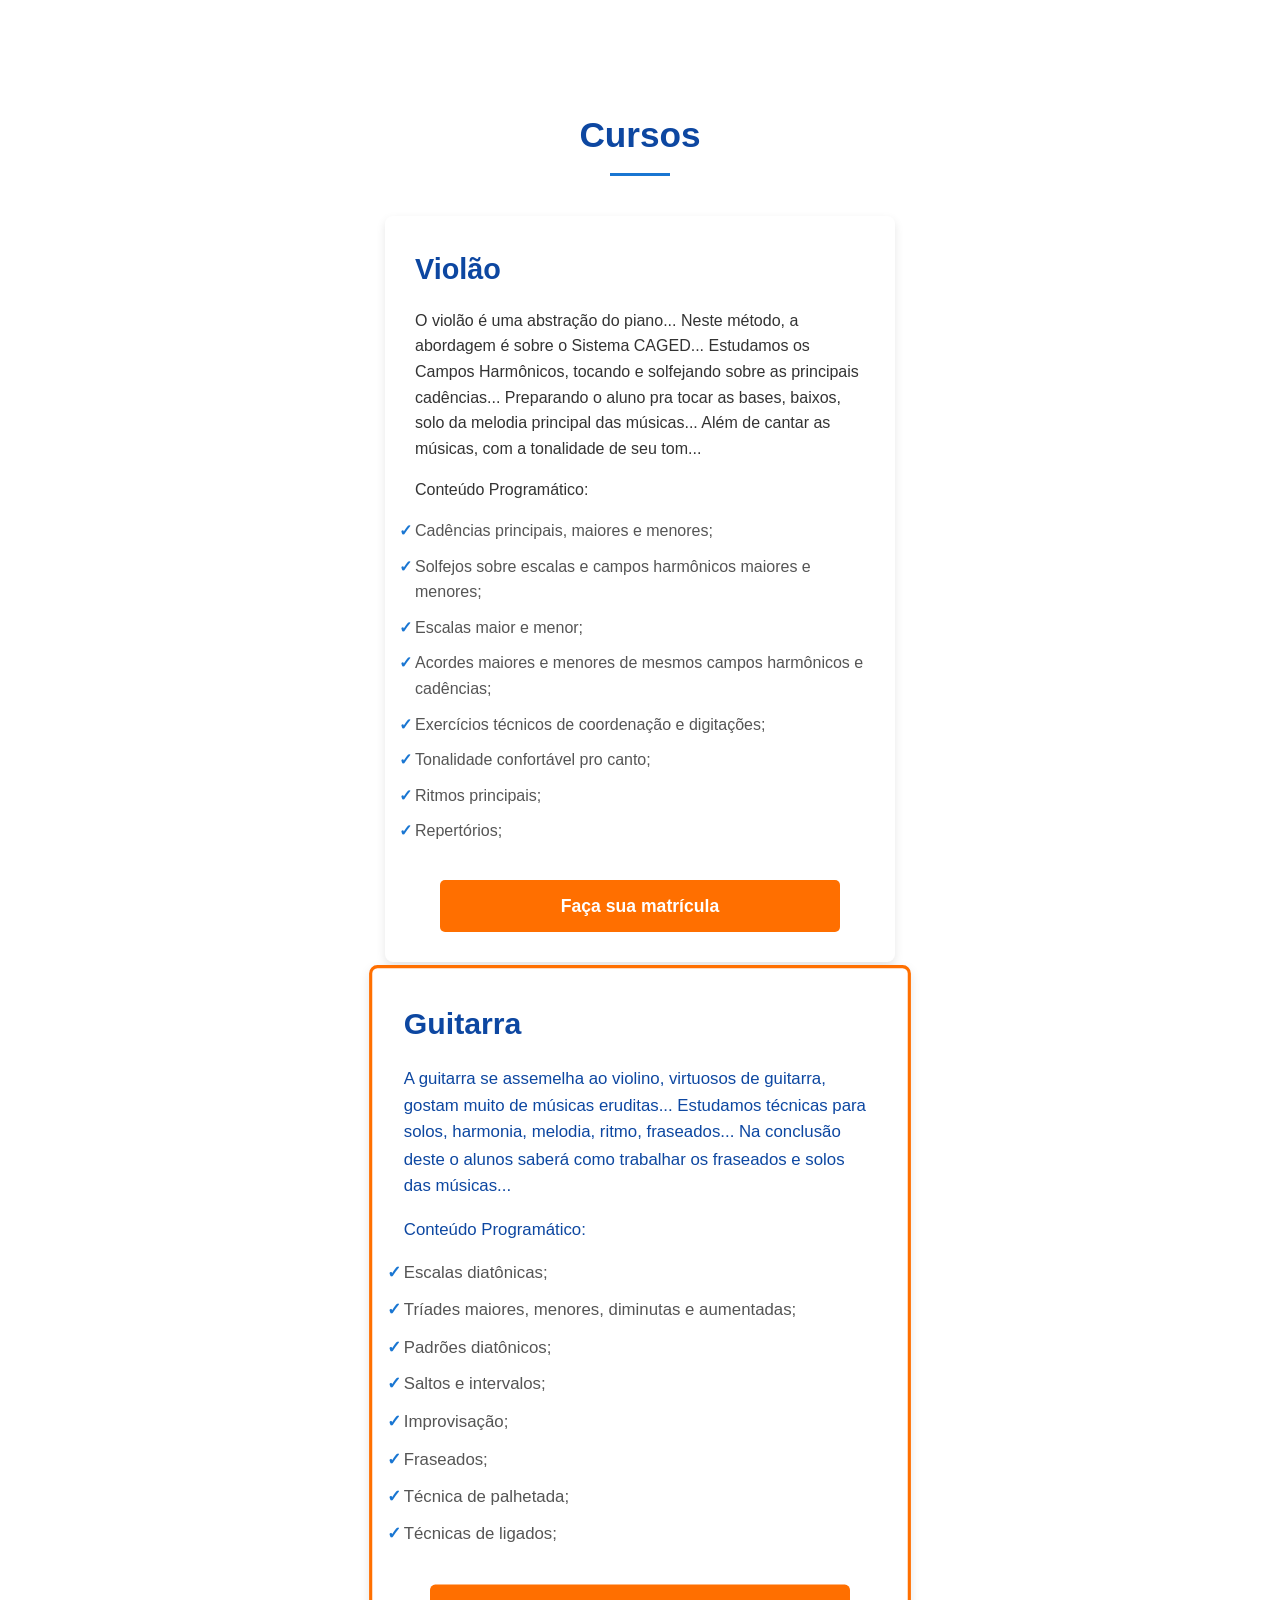
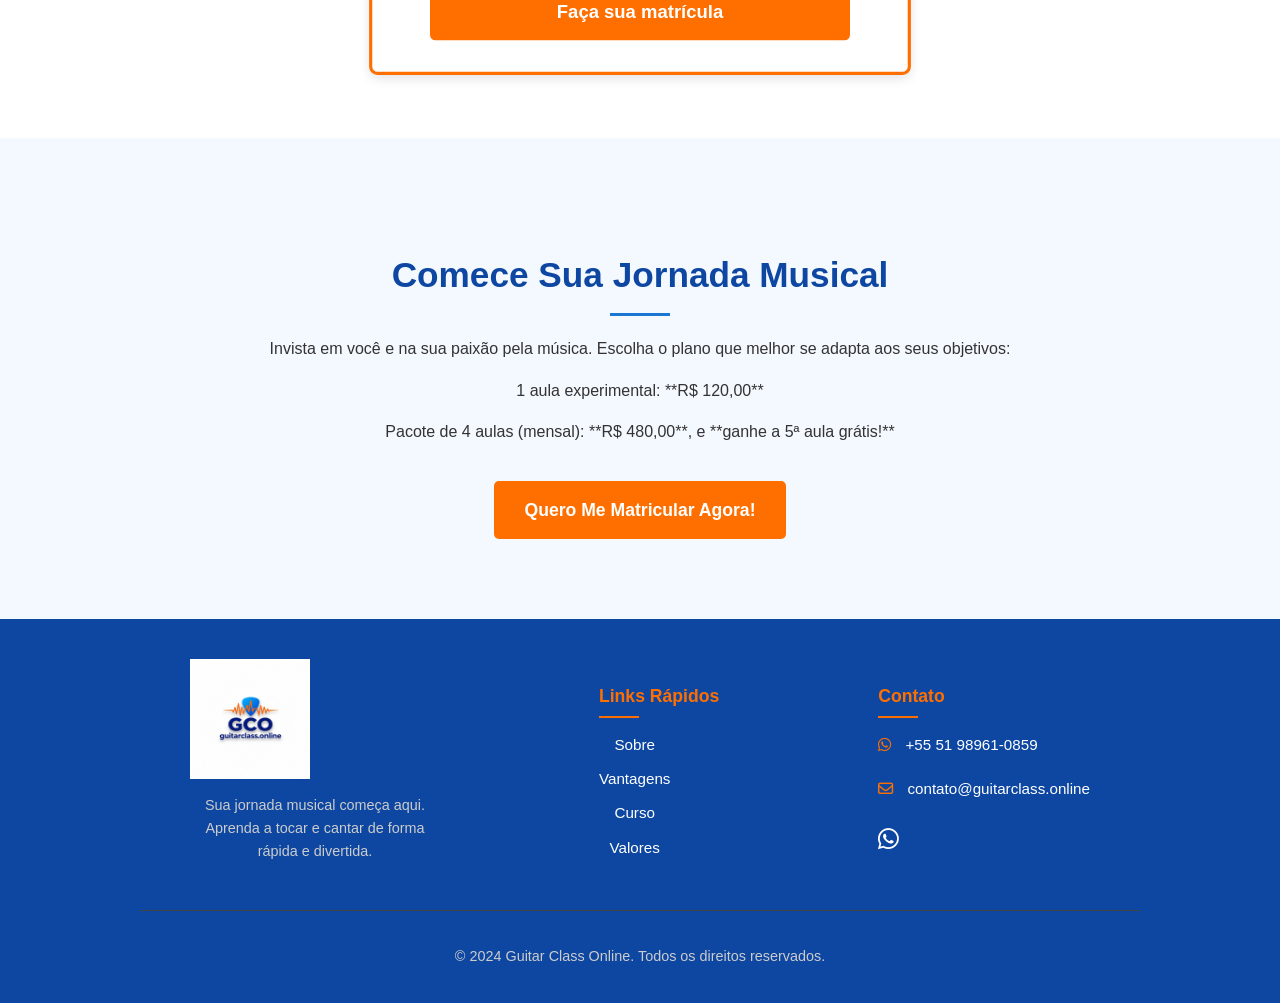
==== commit b56836d1: "_" ====
--- a/index.html
+++ b/index.html
@@ -7,7 +7,7 @@
 
     <script>
         // Redirecionamento adicional via JavaScript (caso o meta refresh seja bloqueado)
-        window.location.href = "./v2/";
+        window.location.href = "./v2.1/";
     </script>
 </head>
 <body>
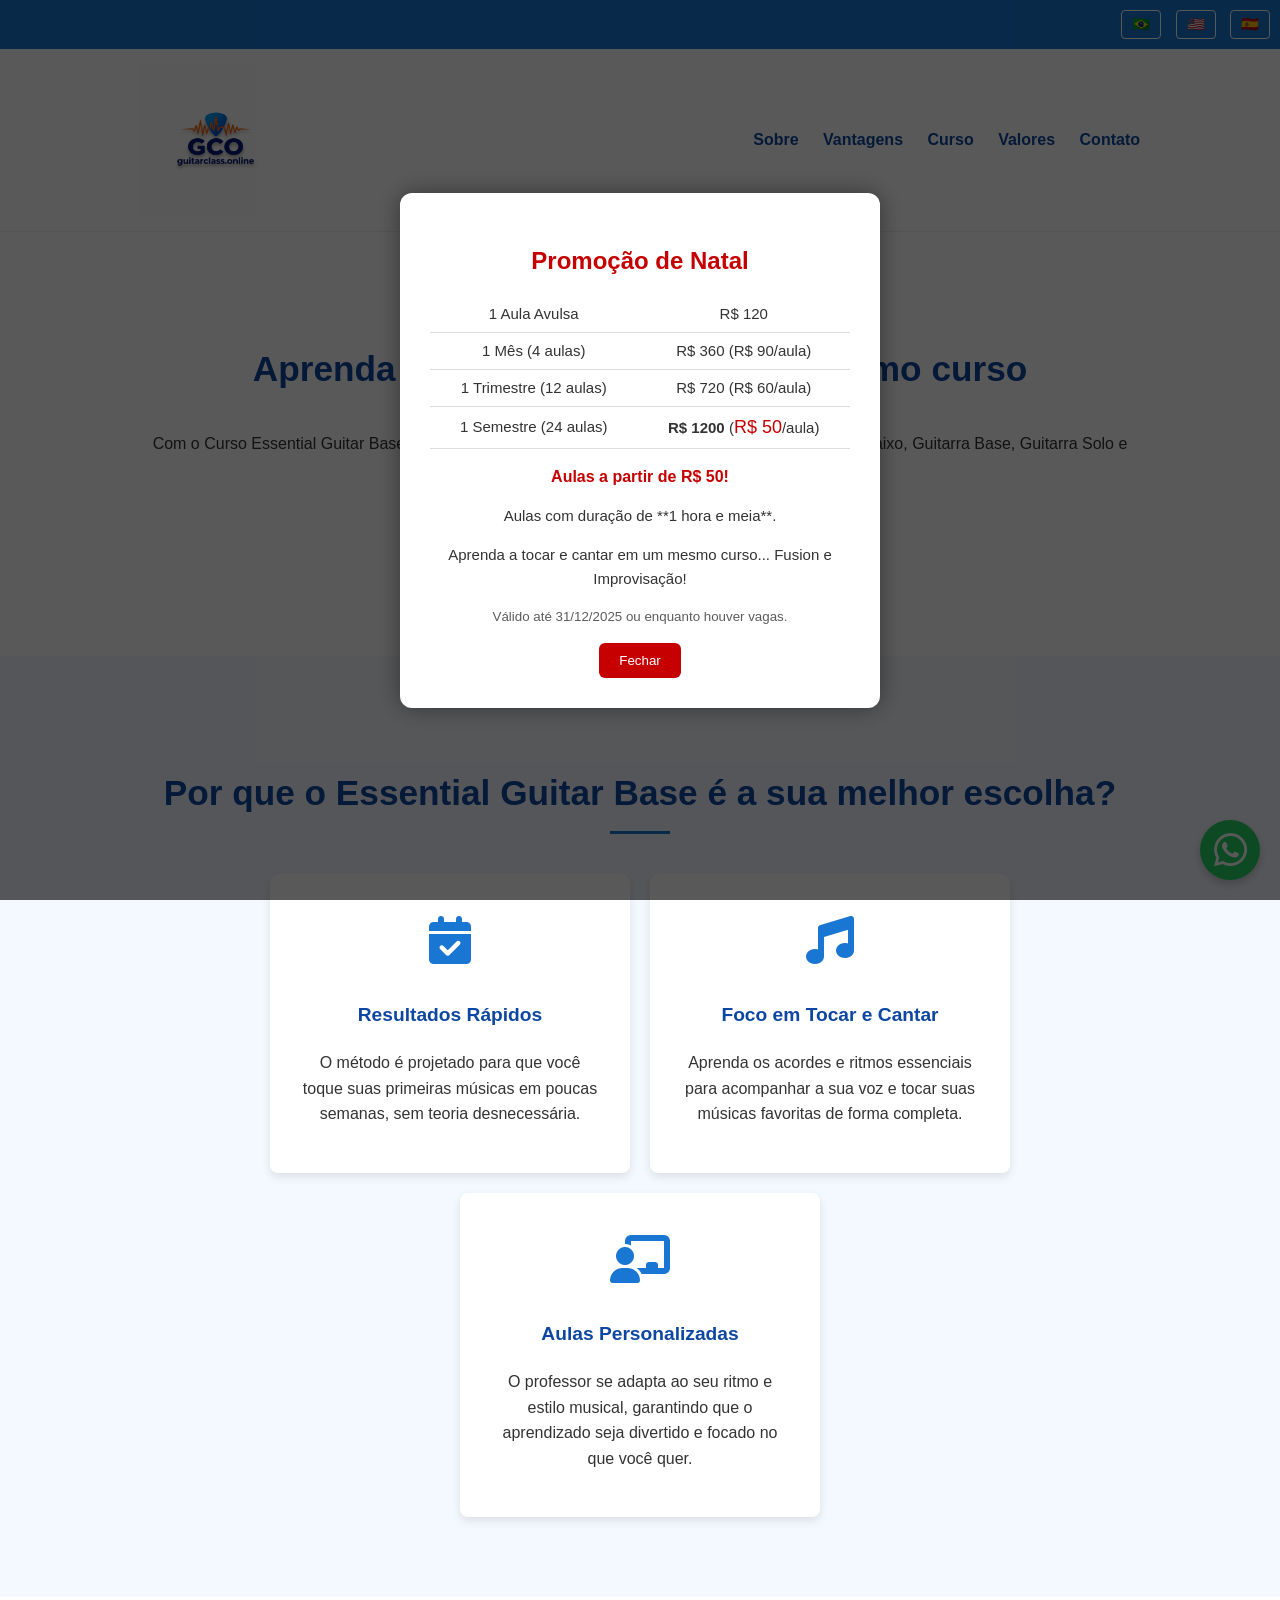
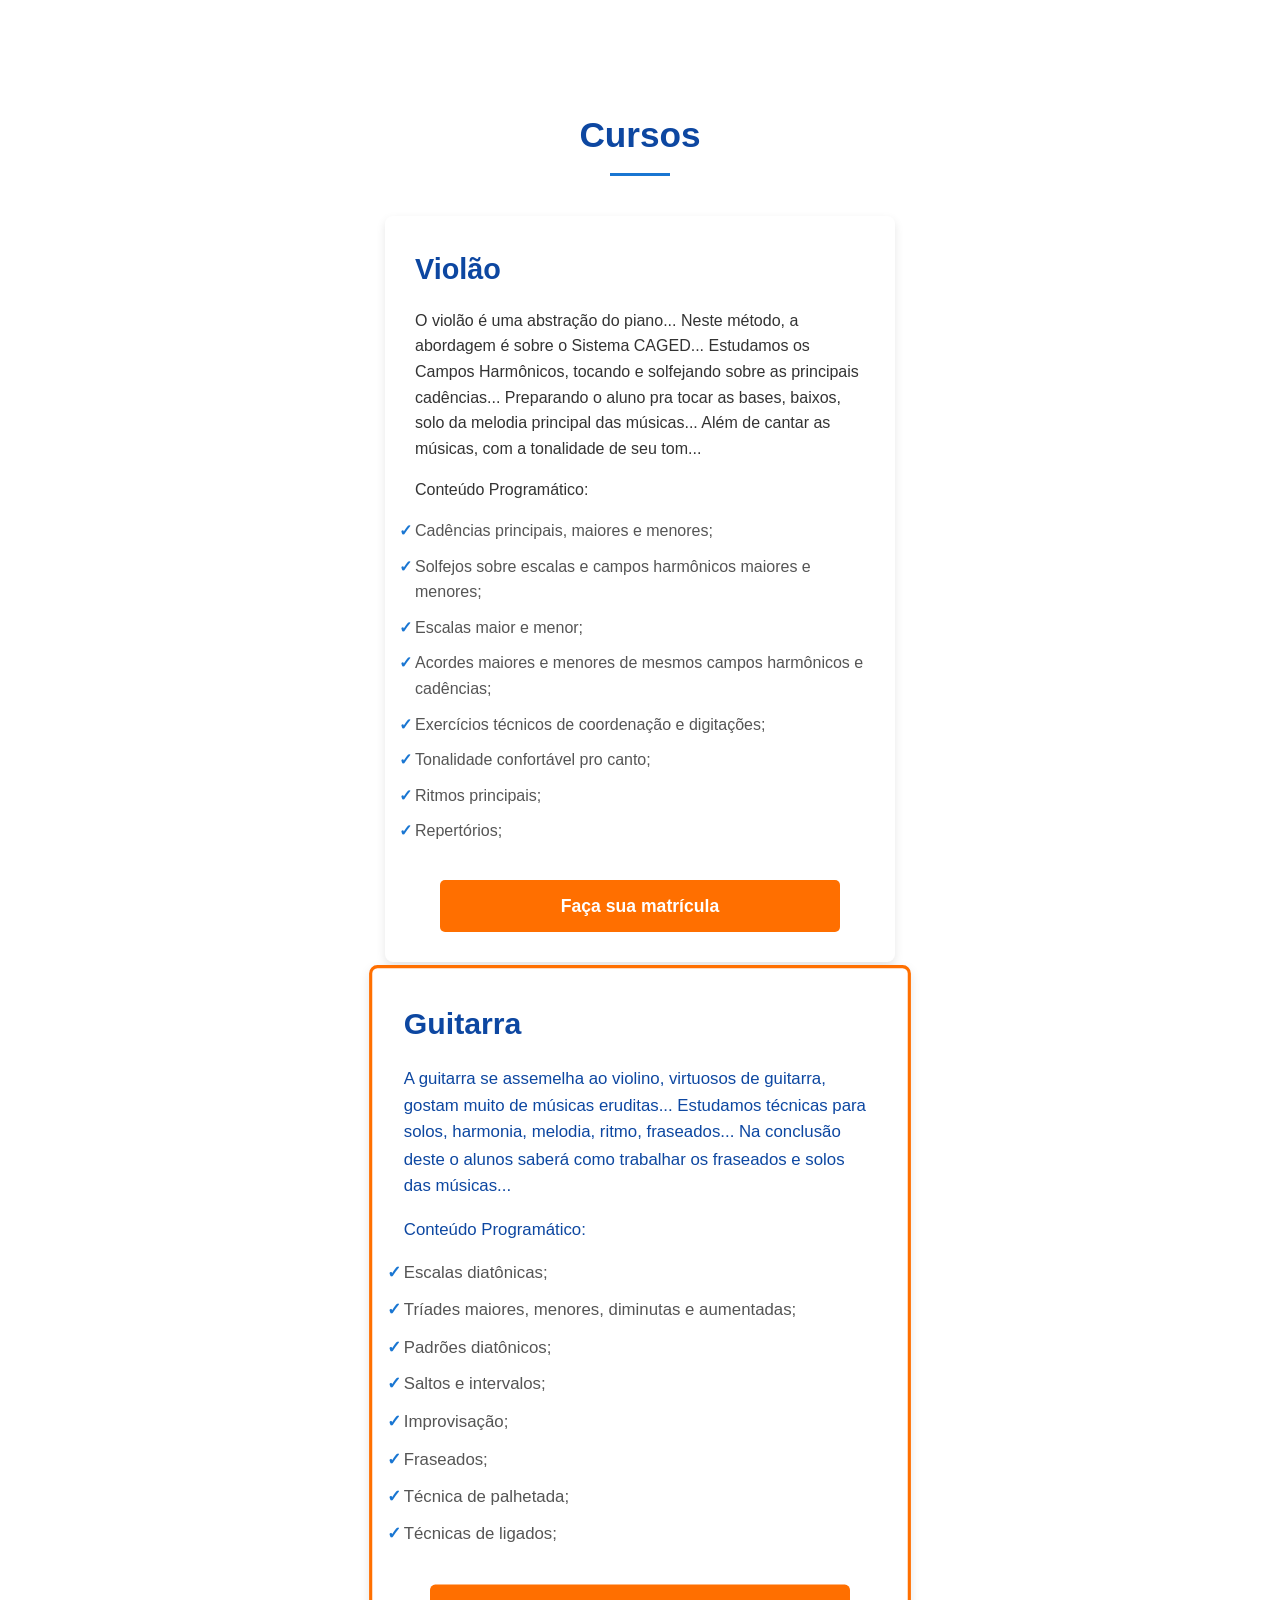
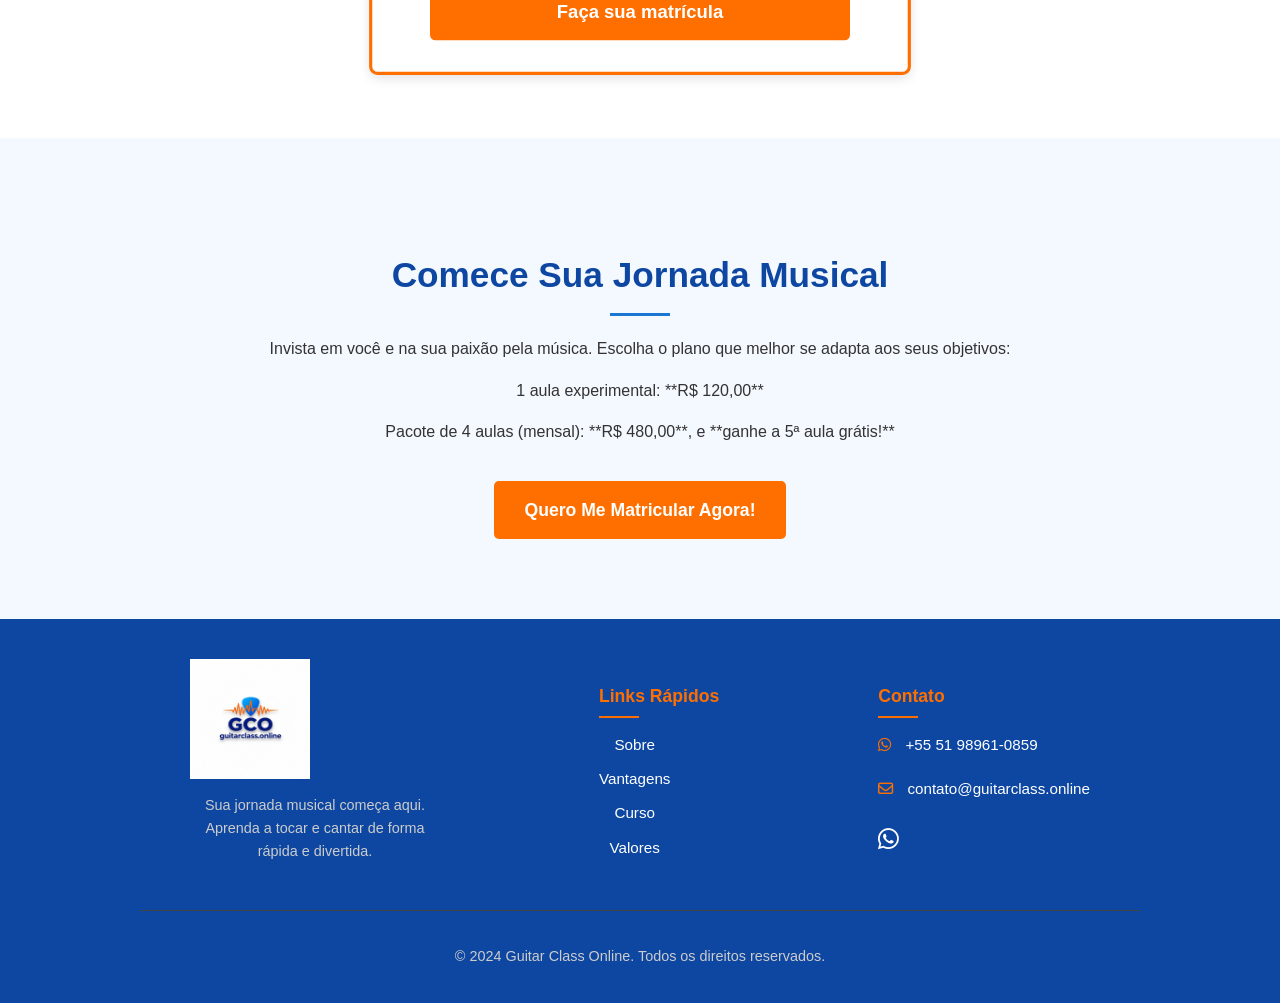
==== commit 7f76f859: "&" ====
--- a/index.html
+++ b/index.html
@@ -7,7 +7,7 @@
 
     <script>
         // Redirecionamento adicional via JavaScript (caso o meta refresh seja bloqueado)
-        window.location.href = "./v2.1/";
+        window.location.href = "./v2.2/";
     </script>
 </head>
 <body>
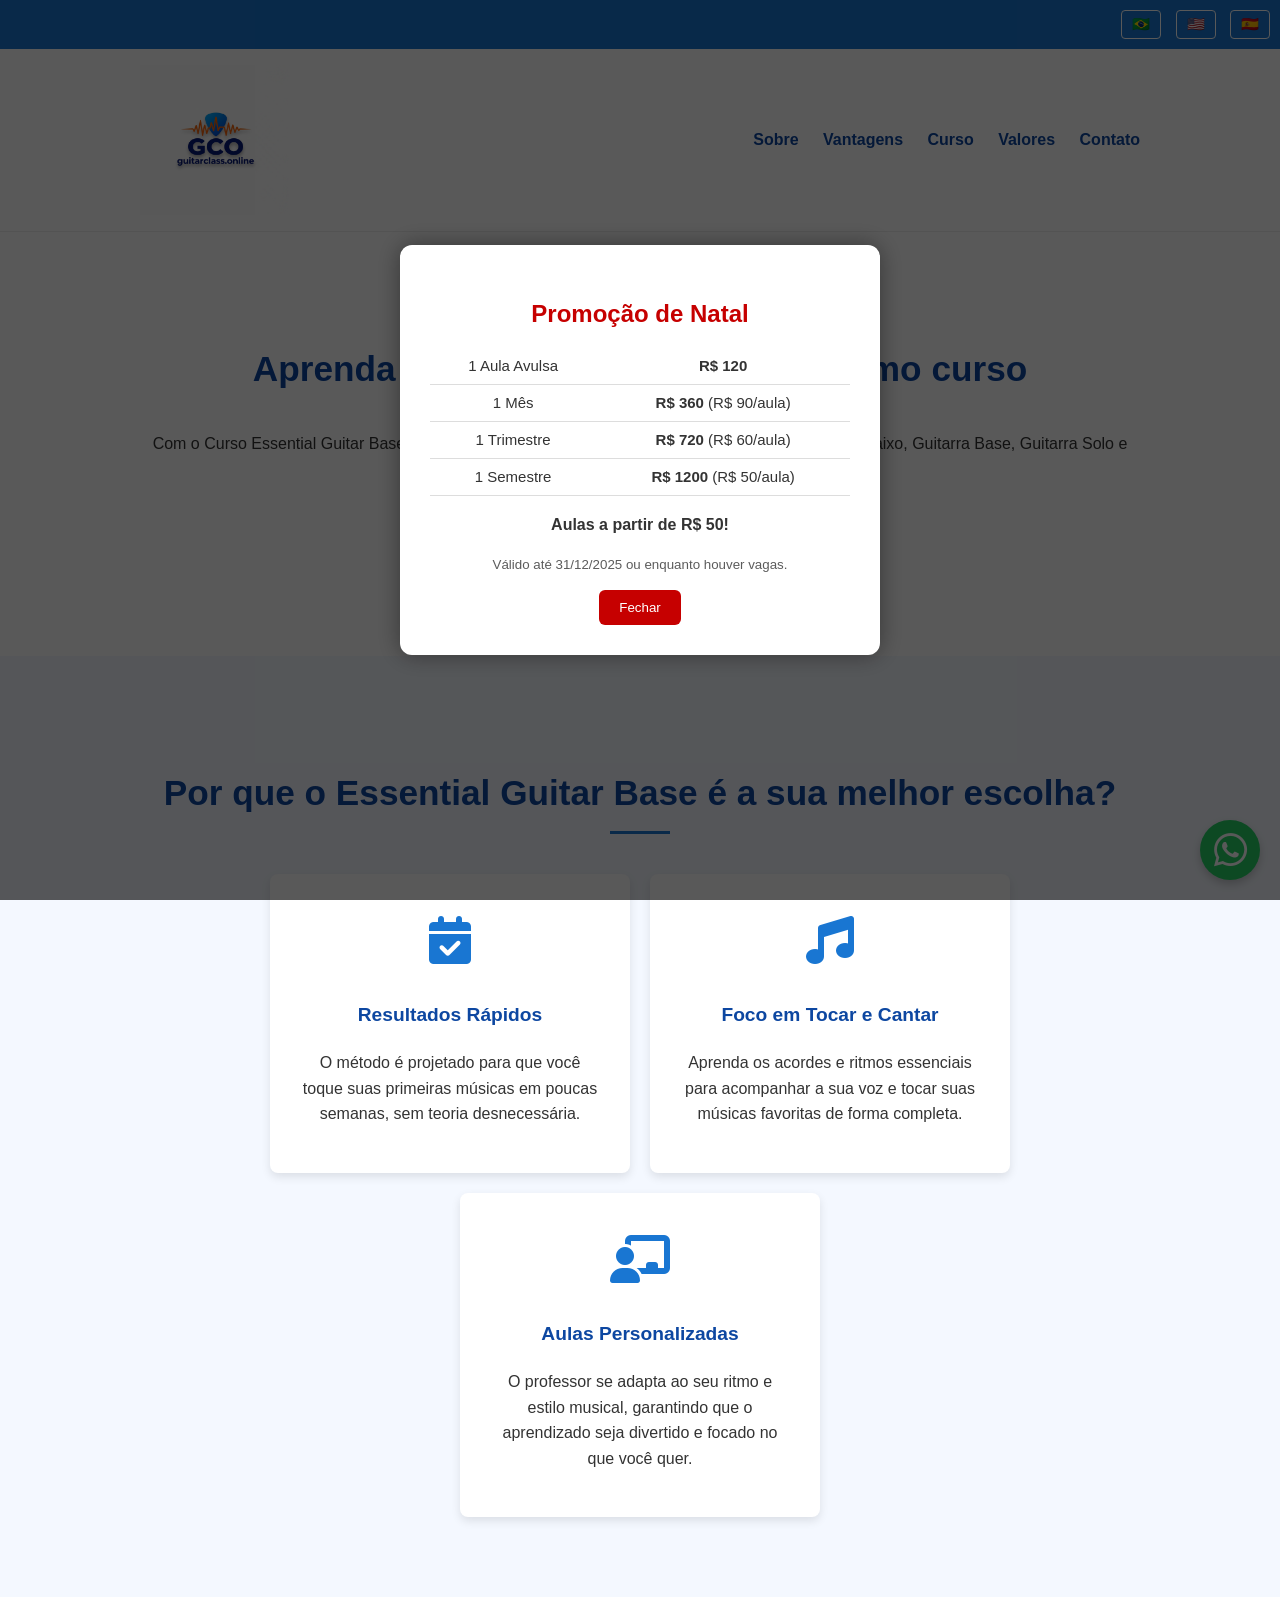
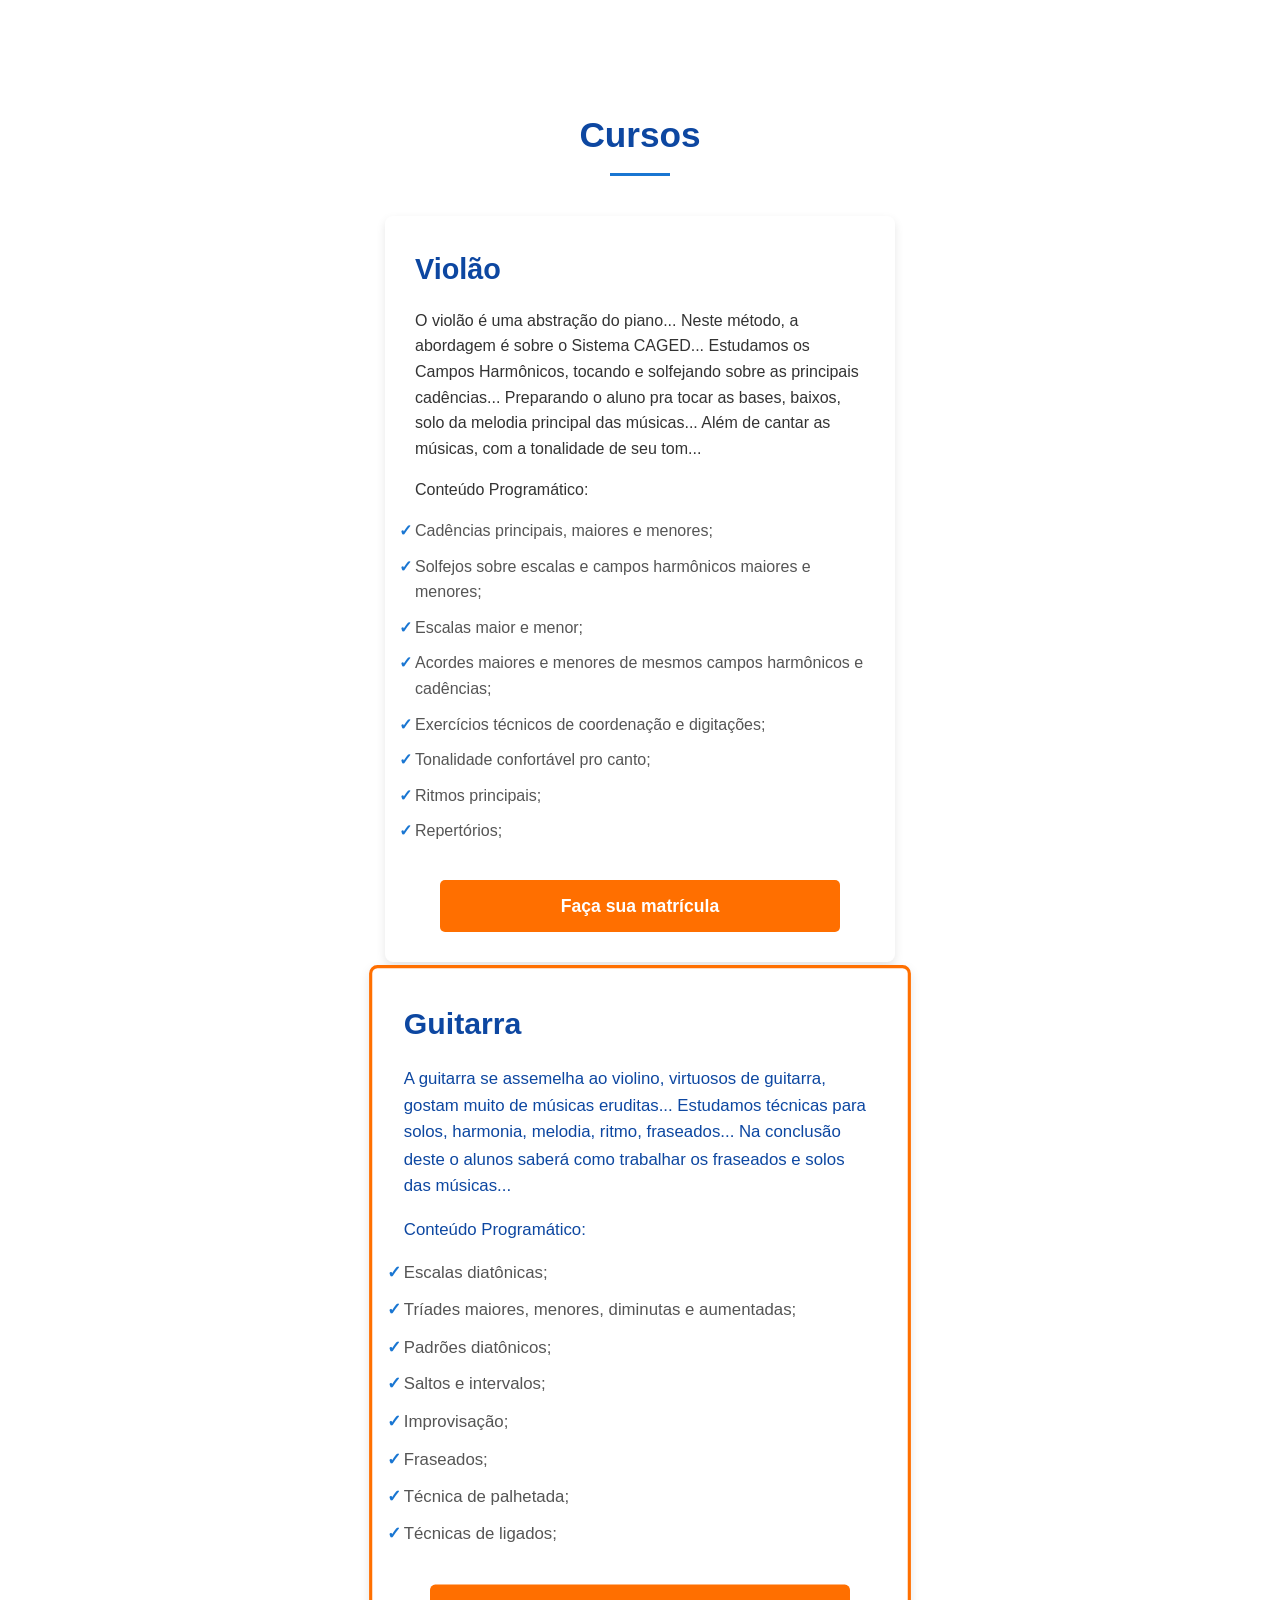
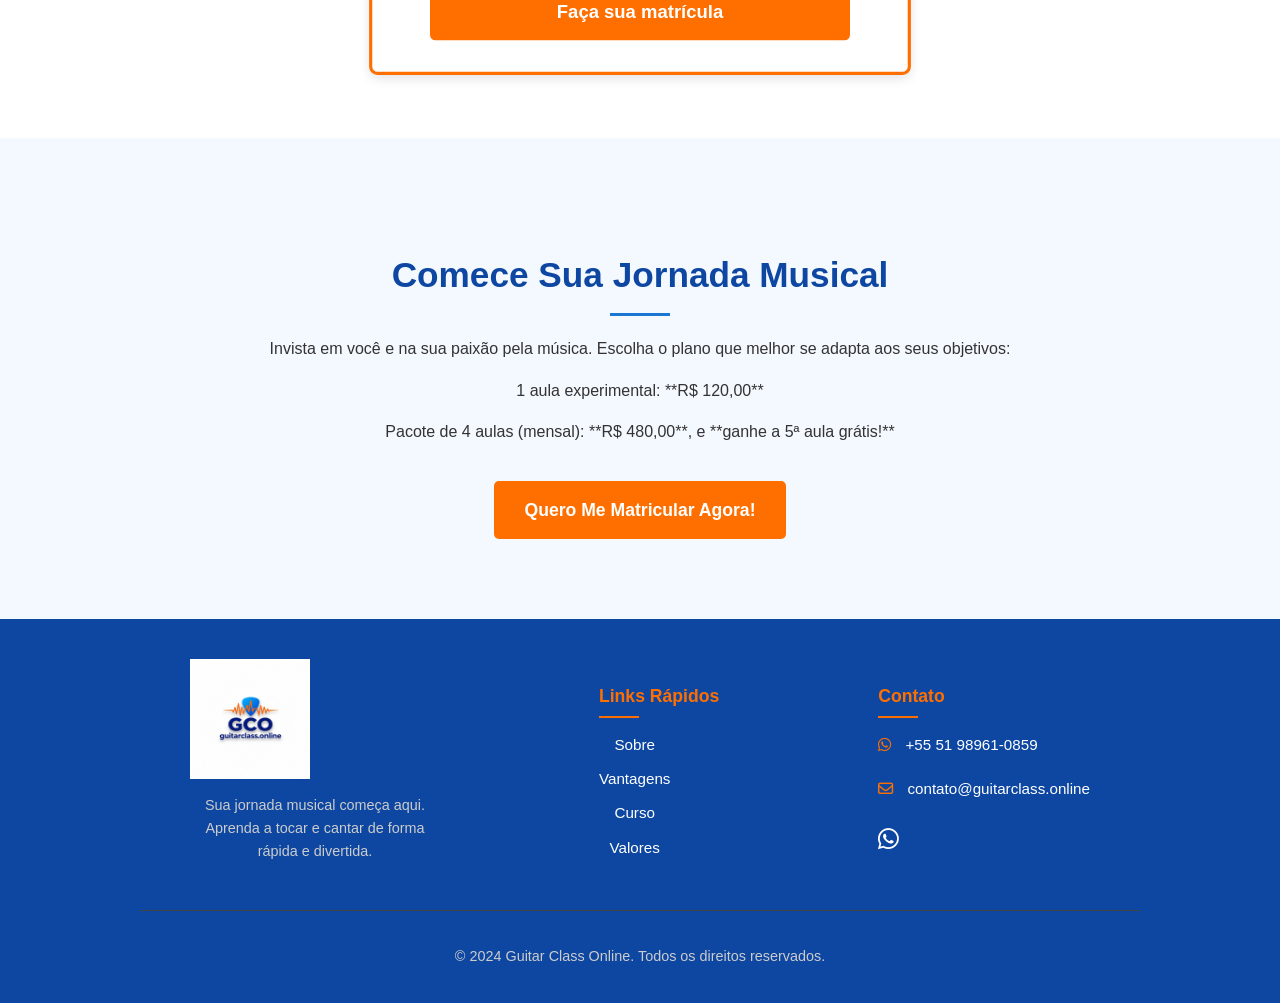
==== commit a8cb39ce: "&" ====
--- a/index.html
+++ b/index.html
@@ -7,7 +7,7 @@
 
     <script>
         // Redirecionamento adicional via JavaScript (caso o meta refresh seja bloqueado)
-        window.location.href = "./v2.2/";
+        window.location.href = "./v2.1/";
     </script>
 </head>
 <body>
